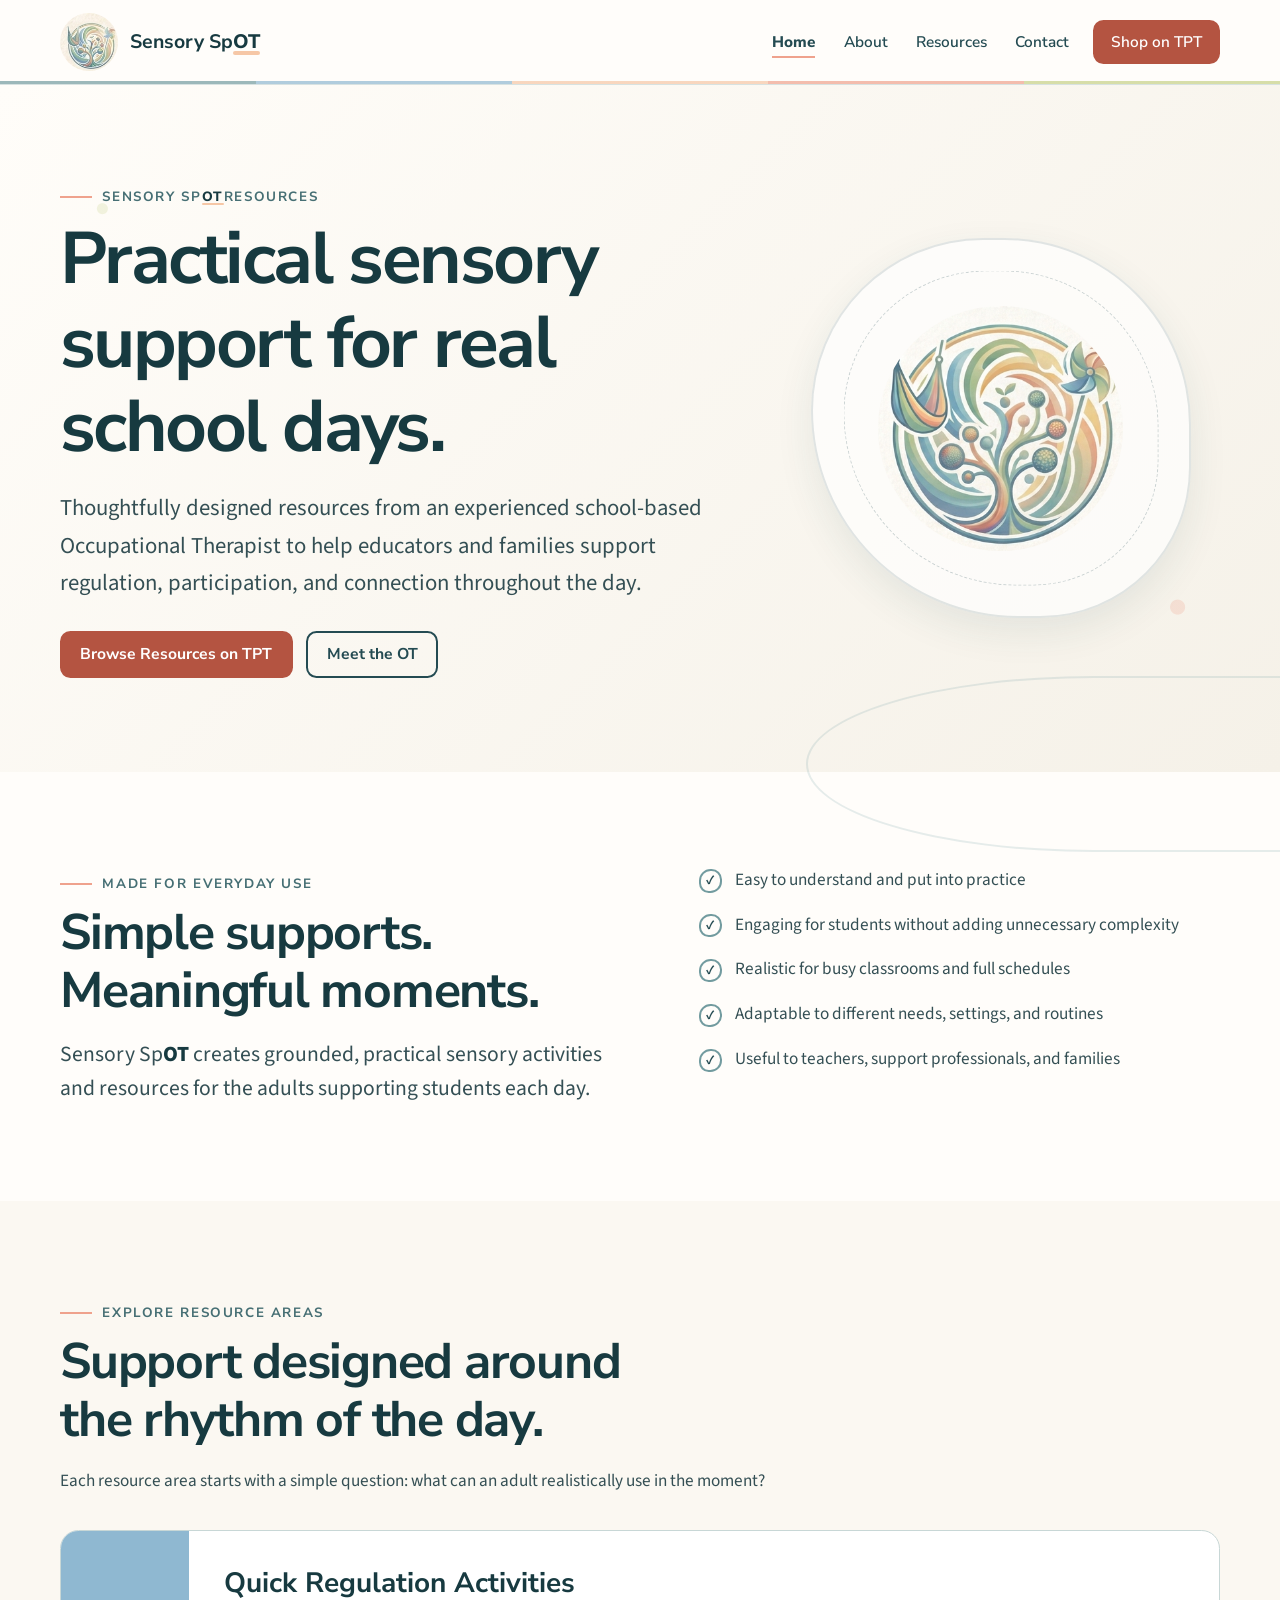
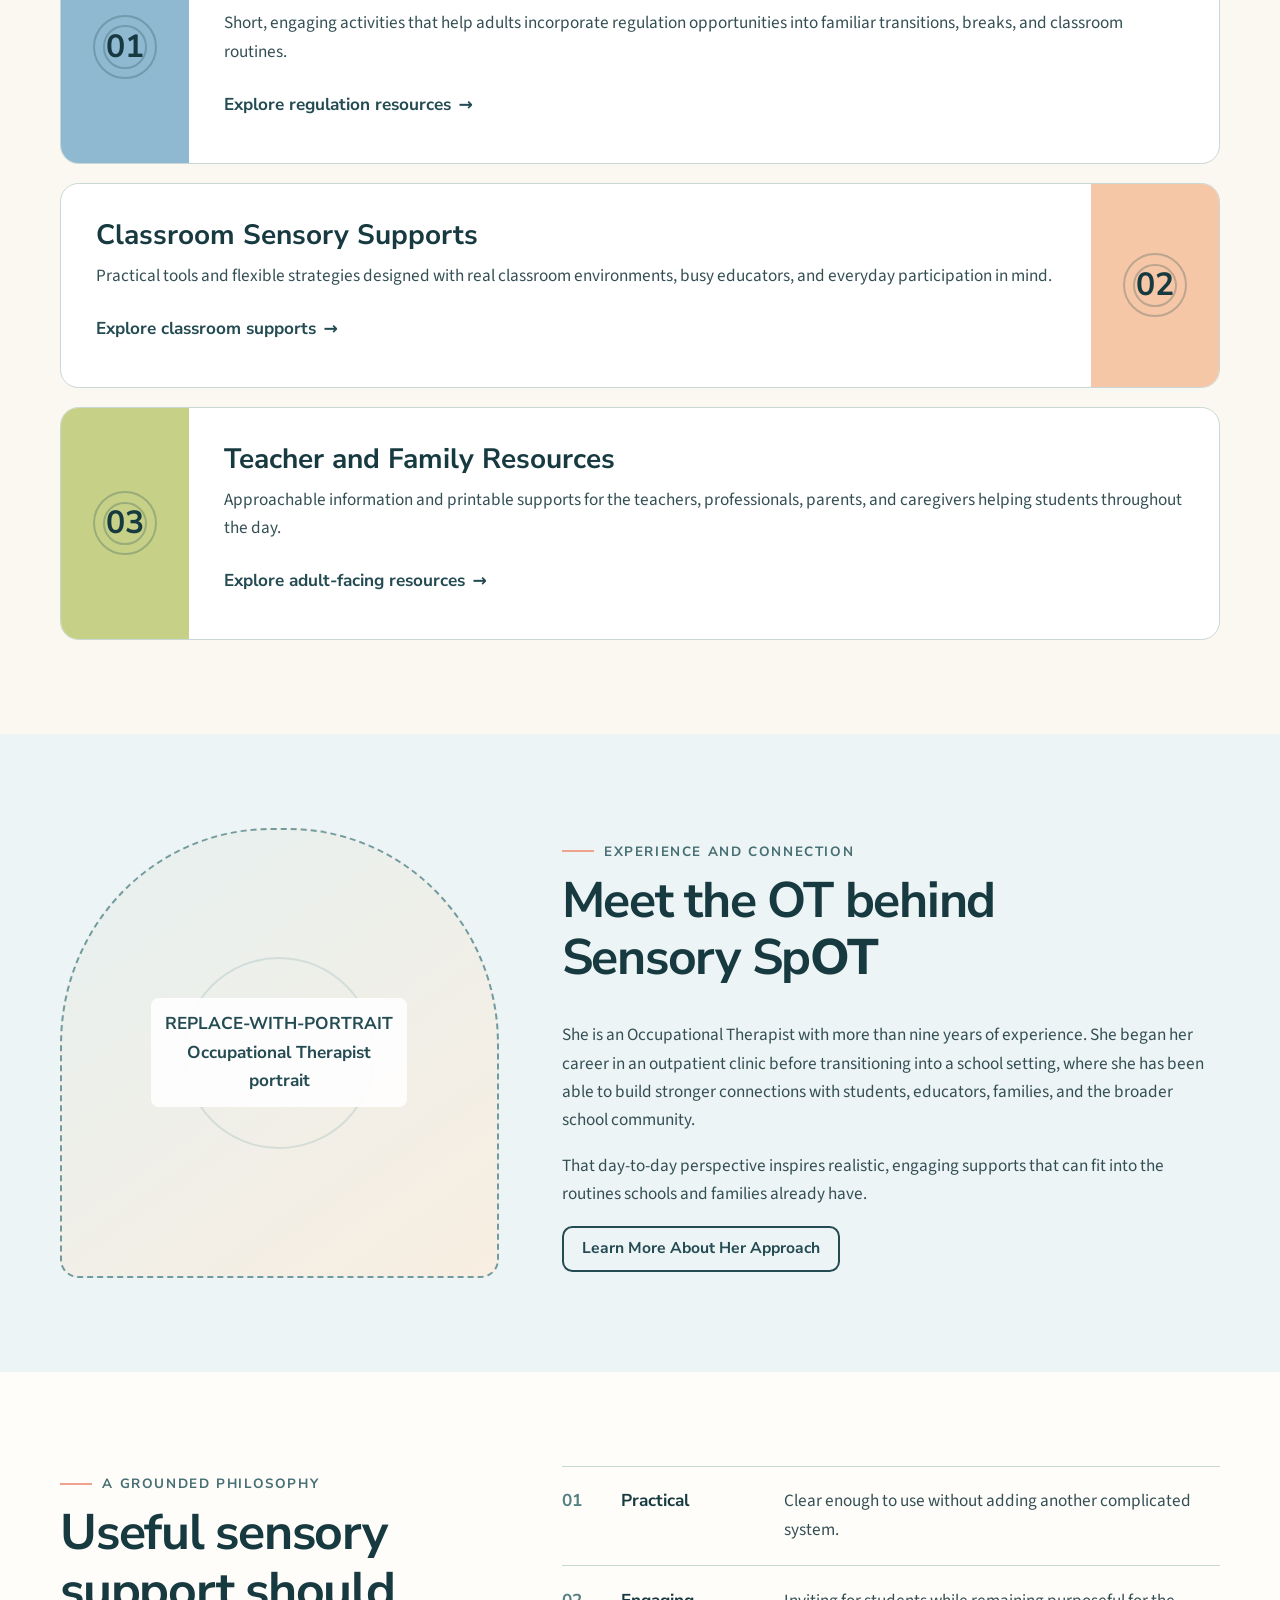
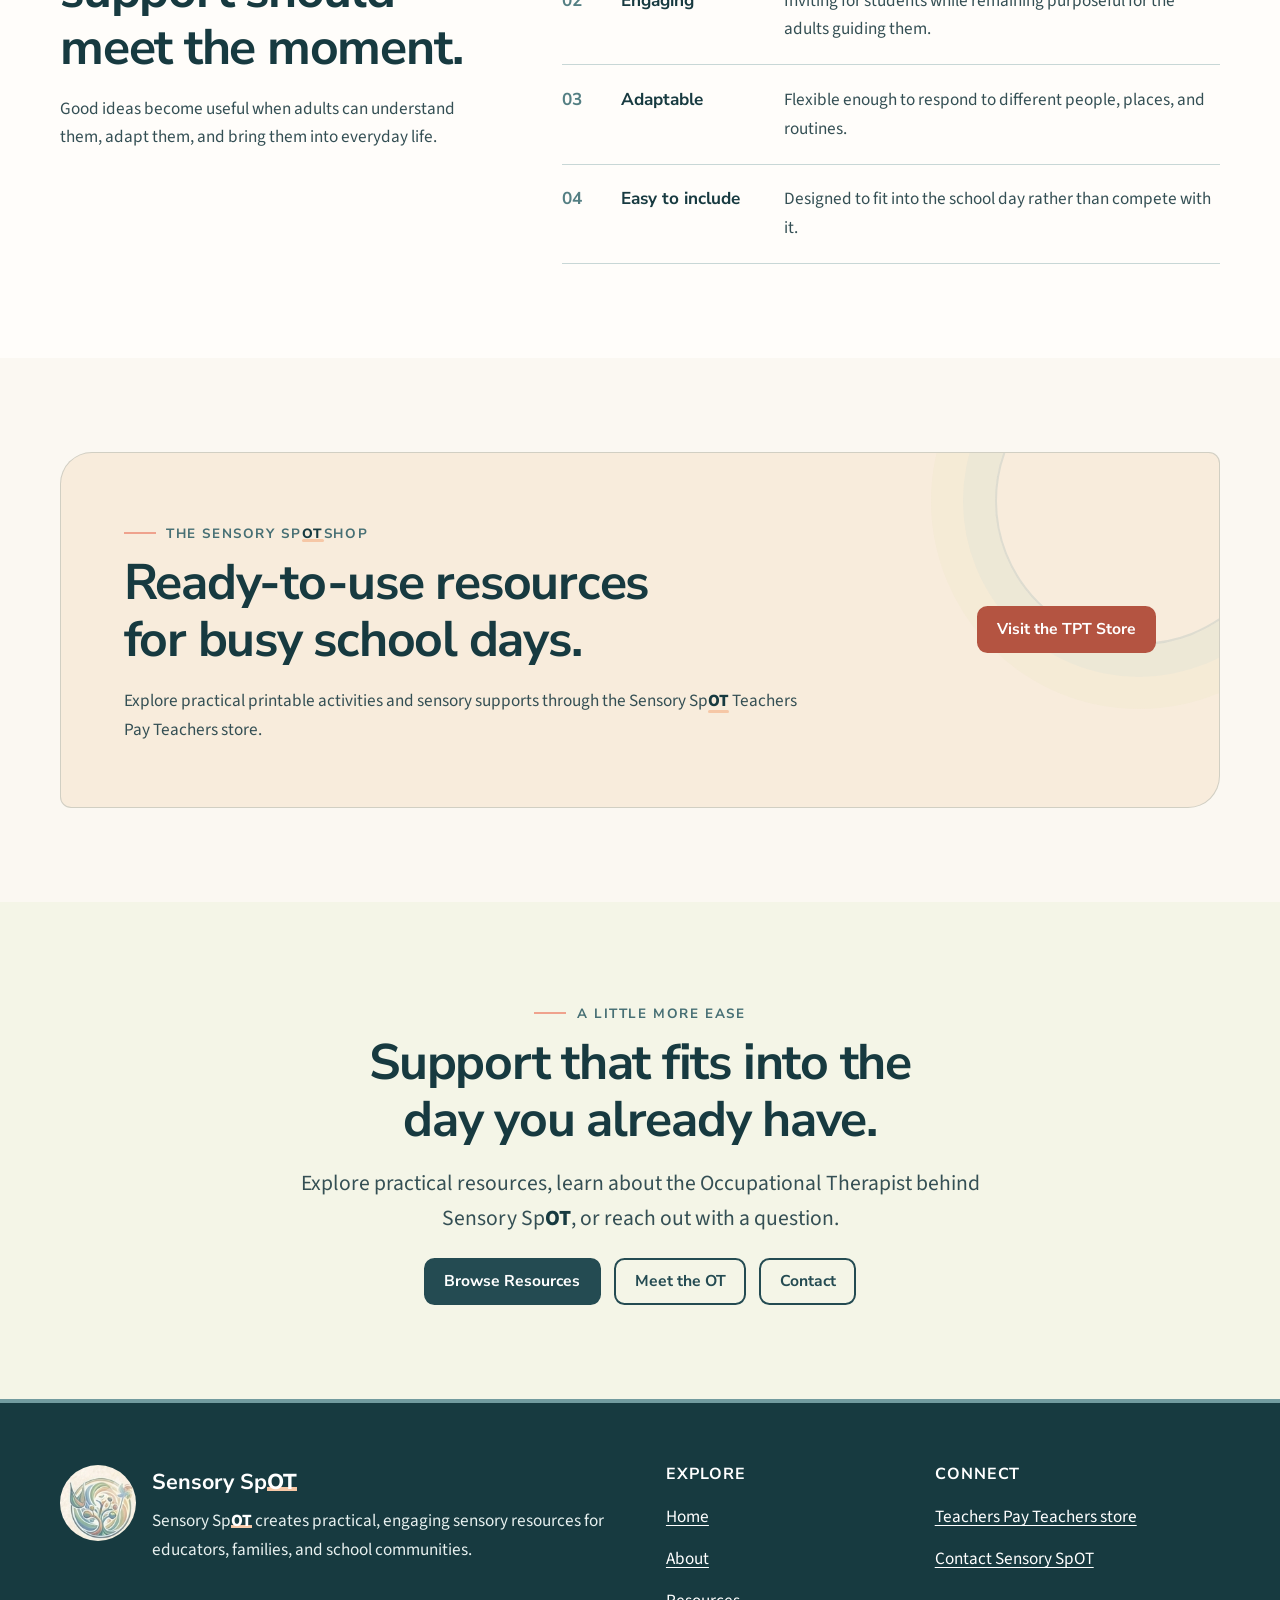
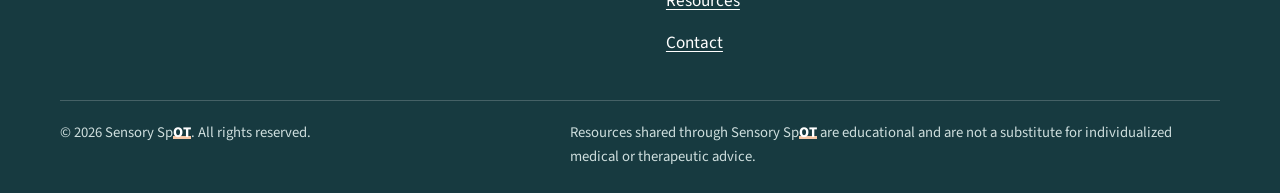
==== index.html @ 77f11b05 "Initial Sensory SpOT website" ====
<!doctype html>
<html lang="en">
<head>
  <meta charset="utf-8">
  <meta name="viewport" content="width=device-width, initial-scale=1">
  <title>Sensory SpOT | Practical Sensory Resources</title>
  <meta name="description" content="Sensory SpOT offers practical, engaging sensory resources from an experienced school-based Occupational Therapist for educators, families, and school communities.">
  <meta name="theme-color" content="#729B9F">
  <link rel="canonical" href="https://www.sensoryspotstudio.com/">
  <link rel="icon" href="assets/images/brand/favicon.ico" sizes="any">
  <link rel="icon" type="image/png" sizes="32x32" href="assets/images/brand/favicon-32x32.png">
  <link rel="icon" type="image/png" sizes="16x16" href="assets/images/brand/favicon-16x16.png">
  <link rel="apple-touch-icon" sizes="180x180" href="assets/images/brand/apple-touch-icon.png">
  <meta property="og:title" content="Sensory SpOT | Practical Sensory Resources">
  <meta property="og:description" content="Practical sensory support designed for real school days, everyday routines, and the adults who guide them.">
  <meta property="og:type" content="website">
  <meta property="og:url" content="https://www.sensoryspotstudio.com/">
  <meta property="og:image" content="https://www.sensoryspotstudio.com/assets/images/brand/social-share.png">
  <meta property="og:image:alt" content="Sensory SpOT - Practical sensory support for real school days.">
  <meta property="og:image:width" content="1200">
  <meta property="og:image:height" content="630">
  <meta name="twitter:card" content="summary_large_image">
  <meta name="twitter:title" content="Sensory SpOT | Practical Sensory Resources">
  <meta name="twitter:description" content="Practical sensory support designed for real school days and everyday routines.">
  <meta name="twitter:image" content="https://www.sensoryspotstudio.com/assets/images/brand/social-share.png">
  <meta name="twitter:image:alt" content="Sensory SpOT - Practical sensory support for real school days.">
  <link rel="preconnect" href="https://fonts.googleapis.com">
  <link rel="preconnect" href="https://fonts.gstatic.com" crossorigin>
  <link href="https://fonts.googleapis.com/css2?family=Nunito+Sans:wght@600;700;800&amp;family=Source+Sans+3:wght@400;600&amp;display=swap" rel="stylesheet">
  <link rel="stylesheet" href="assets/css/styles.css">
  <script>document.documentElement.classList.add('js');</script>
  <script type="application/ld+json">
  {
    "@context": "https://schema.org",
    "@type": "Organization",
    "name": "Sensory SpOT",
    "url": "https://www.sensoryspotstudio.com/",
    "logo": "https://www.sensoryspotstudio.com/assets/images/brand/brand-mark-large.png",
    "description": "Sensory SpOT creates practical, engaging sensory resources for educators, families, and school communities."
  }
  </script>
</head>
<body>
  <a class="skip-link" href="#main-content">Skip to main content</a>
  <header class="site-header">
    <div class="container header-inner">
      <a class="brand-link" href="index.html" aria-label="Sensory SpOT home">
        <img src="assets/images/brand/brand-mark.png" width="110" height="110" alt="">
        <span class="brand-link__text">Sensory Sp<span class="brand-ot">OT</span></span>
      </a>
      <button class="nav-toggle" type="button" aria-expanded="false" aria-controls="primary-navigation" aria-label="Open navigation menu" data-nav-toggle>
        <span class="nav-toggle__icon" aria-hidden="true"></span>
      </button>
      <nav class="site-nav" id="primary-navigation" aria-label="Primary navigation" data-nav>
        <ul>
          <li><a href="index.html" aria-current="page">Home</a></li>
          <li><a href="about.html">About</a></li>
          <li><a href="resources.html">Resources</a></li>
          <li><a href="contact.html">Contact</a></li>
          <li><a class="button button--coral" href="https://www.teacherspayteachers.com/store/sensory-spot-studio" target="_blank" rel="noopener noreferrer">Shop on TPT</a></li>
        </ul>
      </nav>
    </div>
  </header>

  <main id="main-content">
    <section class="hero">
      <div class="container hero-grid">
        <div class="hero-copy">
          <span class="eyebrow">Sensory Sp<span class="brand-ot">OT</span> resources</span>
          <h1>Practical sensory support for real school days.</h1>
          <p>Thoughtfully designed resources from an experienced school-based Occupational Therapist to help educators and families support regulation, participation, and connection throughout the day.</p>
          <div class="button-row">
            <a class="button button--coral" href="https://www.teacherspayteachers.com/store/sensory-spot-studio" target="_blank" rel="noopener noreferrer">Browse Resources on TPT</a>
            <a class="button button--secondary" href="about.html">Meet the OT</a>
          </div>
        </div>
        <div class="hero-art" aria-hidden="true">
          <img src="assets/images/brand/brand-mark-large.png" width="370" height="370" alt="">
        </div>
      </div>
    </section>

    <section class="section section--white" aria-labelledby="intro-heading">
      <div class="container intro-grid">
        <div>
          <span class="eyebrow">Made for everyday use</span>
          <h2 id="intro-heading">Simple supports. Meaningful moments.</h2>
          <p class="lead">Sensory Sp<span class="brand-ot">OT</span> creates grounded, practical sensory activities and resources for the adults supporting students each day.</p>
        </div>
        <ul class="check-list">
          <li>Easy to understand and put into practice</li>
          <li>Engaging for students without adding unnecessary complexity</li>
          <li>Realistic for busy classrooms and full schedules</li>
          <li>Adaptable to different needs, settings, and routines</li>
          <li>Useful to teachers, support professionals, and families</li>
        </ul>
      </div>
    </section>

    <section class="section" aria-labelledby="categories-heading">
      <div class="container">
        <div class="section-heading">
          <span class="eyebrow">Explore resource areas</span>
          <h2 id="categories-heading">Support designed around the rhythm of the day.</h2>
          <p>Each resource area starts with a simple question: what can an adult realistically use in the moment?</p>
        </div>
        <div class="category-list">
          <!-- Add a real category image and TPT category link here when available. -->
          <article class="category-item">
            <div class="category-motif" style="--accent: var(--soft-blue)" aria-hidden="true">01</div>
            <div class="category-copy">
              <h3>Quick Regulation Activities</h3>
              <p>Short, engaging activities that help adults incorporate regulation opportunities into familiar transitions, breaks, and classroom routines.</p>
              <a class="text-link" href="resources.html#regulation">Explore regulation resources</a>
            </div>
          </article>
          <!-- Add a real category image and TPT category link here when available. -->
          <article class="category-item">
            <div class="category-motif" style="--accent: var(--peach)" aria-hidden="true">02</div>
            <div class="category-copy">
              <h3>Classroom Sensory Supports</h3>
              <p>Practical tools and flexible strategies designed with real classroom environments, busy educators, and everyday participation in mind.</p>
              <a class="text-link" href="resources.html#classroom">Explore classroom supports</a>
            </div>
          </article>
          <!-- Add a real category image and TPT category link here when available. -->
          <article class="category-item">
            <div class="category-motif" style="--accent: var(--muted-green)" aria-hidden="true">03</div>
            <div class="category-copy">
              <h3>Teacher and Family Resources</h3>
              <p>Approachable information and printable supports for the teachers, professionals, parents, and caregivers helping students throughout the day.</p>
              <a class="text-link" href="resources.html#guidance">Explore adult-facing resources</a>
            </div>
          </article>
        </div>
      </div>
    </section>

    <section class="section section--blue" aria-labelledby="about-preview-heading">
      <div class="container about-preview">
        <div class="about-preview__heading">
          <span class="eyebrow">Experience and connection</span>
          <h2 id="about-preview-heading">Meet the OT behind Sensory Sp<span class="brand-ot">OT</span></h2>
        </div>
        <!-- Replace this block with a portrait image. Recommended source size: 1200 x 1500 pixels. -->
        <div class="portrait-placeholder" role="img" aria-label="Portrait placeholder for the Occupational Therapist behind Sensory SpOT">
          <span>REPLACE-WITH-PORTRAIT<br>Occupational Therapist portrait</span>
        </div>
        <div class="about-preview__body">
          <p>She is an Occupational Therapist with more than nine years of experience. She began her career in an outpatient clinic before transitioning into a school setting, where she has been able to build stronger connections with students, educators, families, and the broader school community.</p>
          <p>That day-to-day perspective inspires realistic, engaging supports that can fit into the routines schools and families already have.</p>
          <a class="button button--secondary" href="about.html">Learn More About Her Approach</a>
        </div>
      </div>
    </section>

    <section class="section section--white" aria-labelledby="philosophy-heading">
      <div class="container principles">
        <div>
          <span class="eyebrow">A grounded philosophy</span>
          <h2 id="philosophy-heading">Useful sensory support should meet the moment.</h2>
          <p>Good ideas become useful when adults can understand them, adapt them, and bring them into everyday life.</p>
        </div>
        <ol class="principle-list">
          <li><strong>Practical</strong><span>Clear enough to use without adding another complicated system.</span></li>
          <li><strong>Engaging</strong><span>Inviting for students while remaining purposeful for the adults guiding them.</span></li>
          <li><strong>Adaptable</strong><span>Flexible enough to respond to different people, places, and routines.</span></li>
          <li><strong>Easy to include</strong><span>Designed to fit into the school day rather than compete with it.</span></li>
        </ol>
      </div>
    </section>

    <section class="section" aria-labelledby="tpt-heading">
      <div class="container tpt-promo">
        <div class="tpt-promo__inner">
          <div>
            <span class="eyebrow">The Sensory Sp<span class="brand-ot">OT</span> shop</span>
            <h2 id="tpt-heading">Ready-to-use resources for busy school days.</h2>
            <p>Explore practical printable activities and sensory supports through the Sensory Sp<span class="brand-ot">OT</span> Teachers Pay Teachers store.</p>
          </div>
          <a class="button button--coral" href="https://www.teacherspayteachers.com/store/sensory-spot-studio" target="_blank" rel="noopener noreferrer">Visit the TPT Store</a>
        </div>
      </div>
    </section>

    <section class="section section--green closing-cta" aria-labelledby="closing-heading">
      <div class="container reading-width">
        <span class="eyebrow">A little more ease</span>
        <h2 id="closing-heading">Support that fits into the day you already have.</h2>
        <p class="lead">Explore practical resources, learn about the Occupational Therapist behind Sensory Sp<span class="brand-ot">OT</span>, or reach out with a question.</p>
        <div class="button-row">
          <a class="button" href="resources.html">Browse Resources</a>
          <a class="button button--secondary" href="about.html">Meet the OT</a>
          <a class="button button--secondary" href="contact.html">Contact</a>
        </div>
      </div>
    </section>
  </main>

  <footer class="site-footer">
    <div class="container">
      <div class="footer-grid">
        <div class="footer-brand">
          <img src="assets/images/brand/brand-mark.png" width="110" height="110" loading="lazy" alt="Sensory SpOT organic botanical brand mark">
          <div><strong>Sensory Sp<span class="brand-ot">OT</span></strong><p>Sensory Sp<span class="brand-ot">OT</span> creates practical, engaging sensory resources for educators, families, and school communities.</p></div>
        </div>
        <nav aria-label="Footer navigation">
          <h2>Explore</h2>
          <ul class="footer-links">
            <li><a href="index.html">Home</a></li><li><a href="about.html">About</a></li><li><a href="resources.html">Resources</a></li><li><a href="contact.html">Contact</a></li>
          </ul>
        </nav>
        <div>
          <h2>Connect</h2>
          <ul class="footer-links">
            <li><a href="https://www.teacherspayteachers.com/store/sensory-spot-studio" target="_blank" rel="noopener noreferrer">Teachers Pay Teachers store</a></li>
            <li><a href="contact.html">Contact Sensory SpOT</a></li>
          </ul>
        </div>
      </div>
      <div class="footer-bottom">
        <p>&copy; <span data-current-year>2026</span> Sensory Sp<span class="brand-ot">OT</span>. All rights reserved.</p>
        <p class="footer-disclaimer">Resources shared through Sensory Sp<span class="brand-ot">OT</span> are educational and are not a substitute for individualized medical or therapeutic advice.</p>
      </div>
    </div>
  </footer>
  <script src="assets/js/main.js" defer></script>
</body>
</html>
---- assets/css/styles.css ----
:root {
  --muted-teal: #729b9f;
  --soft-blue: #8fb8d1;
  --peach: #f6c7a6;
  --coral: #efa28d;
  --muted-green: #c6d187;
  --cream: #fbf8f2;
  --warm-white: #fffdfa;
  --surface: #ffffff;
  --ink: #244b52;
  --ink-strong: #173a40;
  --text: #344f54;
  --muted: #60767a;
  --border: #c8d7d6;
  --focus: #b84f3c;
  --shadow: 0 14px 38px rgba(36, 75, 82, 0.09);
  --radius-sm: 0.7rem;
  --radius-md: 1.15rem;
  --radius-lg: 2rem;
  --content: 1160px;
  --reading: 690px;
  --space-1: clamp(0.75rem, 0.67rem + 0.4vw, 1rem);
  --space-2: clamp(1rem, 0.83rem + 0.8vw, 1.5rem);
  --space-3: clamp(1.5rem, 1.25rem + 1.2vw, 2.25rem);
  --space-4: clamp(2.25rem, 1.67rem + 2.8vw, 4rem);
  --space-5: clamp(3.5rem, 2.67rem + 4vw, 6rem);
  --font-heading: "Nunito Sans", ui-rounded, "Avenir Next", system-ui, sans-serif;
  --font-body: "Source Sans 3", "Segoe UI", system-ui, sans-serif;
}

*,
*::before,
*::after {
  box-sizing: border-box;
}

html {
  overflow-x: hidden;
  scroll-behavior: smooth;
  scroll-padding-top: 7rem;
}

body {
  margin: 0;
  overflow-x: hidden;
  background: var(--cream);
  color: var(--text);
  font-family: var(--font-body);
  font-size: 1.075rem;
  line-height: 1.65;
  text-rendering: optimizeLegibility;
}

img,
svg {
  display: block;
  max-width: 100%;
}

img {
  height: auto;
}

a {
  color: var(--ink);
  text-underline-offset: 0.2em;
  text-decoration-thickness: 0.08em;
}

a:hover {
  color: var(--ink-strong);
}

button,
input,
textarea,
select {
  font: inherit;
}

h1,
h2,
h3,
h4,
p,
ul,
ol,
blockquote {
  margin-top: 0;
}

h1,
h2,
h3,
h4 {
  color: var(--ink-strong);
  font-family: var(--font-heading);
  font-weight: 700;
  line-height: 1.15;
  text-wrap: balance;
}

h1 {
  margin-bottom: 1.25rem;
  font-size: clamp(2.65rem, 2rem + 3.2vw, 5rem);
  letter-spacing: -0.035em;
}

h2 {
  margin-bottom: 1.1rem;
  font-size: clamp(2rem, 1.6rem + 1.9vw, 3.15rem);
  letter-spacing: -0.025em;
}

h3 {
  margin-bottom: 0.65rem;
  font-size: clamp(1.35rem, 1.2rem + 0.7vw, 1.75rem);
}

p:last-child,
ul:last-child,
ol:last-child {
  margin-bottom: 0;
}

:focus-visible {
  outline: 3px solid var(--focus);
  outline-offset: 4px;
}

.skip-link {
  position: fixed;
  z-index: 1000;
  top: 0.6rem;
  left: 0.6rem;
  padding: 0.7rem 1rem;
  transform: translateY(-160%);
  border-radius: 0.4rem;
  background: var(--ink-strong);
  color: #fff;
  font-weight: 600;
}

.skip-link:focus {
  transform: translateY(0);
}

.container {
  width: min(calc(100% - 2rem), var(--content));
  margin-inline: auto;
}

.reading-width {
  max-width: var(--reading);
}

.eyebrow {
  display: inline-flex;
  max-width: 100%;
  align-items: center;
  margin-bottom: 0.8rem;
  color: #466f74;
  font-family: var(--font-heading);
  font-size: 0.84rem;
  font-weight: 700;
  letter-spacing: 0.12em;
  line-height: 1.3;
  text-transform: uppercase;
}

.eyebrow::before {
  width: 2rem;
  height: 2px;
  flex: 0 0 auto;
  margin-right: 0.65rem;
  background: var(--coral);
  content: "";
}

.lead {
  max-width: 720px;
  color: var(--text);
  font-size: clamp(1.15rem, 1.08rem + 0.35vw, 1.35rem);
  line-height: 1.6;
}

.brand-ot {
  position: relative;
  color: var(--ink-strong);
  font-weight: 800;
}

.brand-ot::after {
  position: absolute;
  right: 0;
  bottom: 0.04em;
  left: 0;
  height: 0.18em;
  z-index: -1;
  border-radius: 1em;
  background: var(--peach);
  content: "";
}

.button-row {
  display: flex;
  flex-wrap: wrap;
  gap: 0.85rem;
  align-items: center;
}

.button {
  display: inline-flex;
  min-height: 46px;
  align-items: center;
  justify-content: center;
  padding: 0.72rem 1.15rem;
  border: 2px solid var(--ink);
  border-radius: 0.65rem;
  background: var(--ink);
  color: #fff;
  font-family: var(--font-heading);
  font-size: 0.98rem;
  font-weight: 700;
  line-height: 1.25;
  text-align: center;
  text-decoration: none;
  white-space: normal;
  transition: transform 160ms ease, background-color 160ms ease, border-color 160ms ease;
}

.button:hover {
  transform: translateY(-2px);
  border-color: var(--ink-strong);
  background: var(--ink-strong);
  color: #fff;
}

.button--secondary {
  border-color: var(--ink);
  background: transparent;
  color: var(--ink);
}

.button--secondary:hover {
  background: #e9f1f0;
  color: var(--ink-strong);
}

.button--coral {
  border-color: #b45441;
  background: #b45441;
}

.button--coral:hover {
  border-color: #964230;
  background: #964230;
}

.text-link {
  display: inline-flex;
  min-height: 44px;
  align-items: center;
  gap: 0.45rem;
  color: var(--ink);
  font-family: var(--font-heading);
  font-weight: 700;
  text-decoration: none;
}

.text-link::after {
  content: "\2192";
  transition: transform 160ms ease;
}

.text-link:hover::after {
  transform: translateX(0.25rem);
}

/* Header */
.site-header {
  position: sticky;
  top: 0;
  z-index: 100;
  border-bottom: 1px solid rgba(114, 155, 159, 0.28);
  background: rgba(255, 253, 250, 0.97);
}

.site-header::before {
  position: absolute;
  inset: auto 0 0;
  height: 3px;
  background: linear-gradient(90deg, var(--muted-teal) 0 20%, var(--soft-blue) 20% 40%, var(--peach) 40% 60%, var(--coral) 60% 80%, var(--muted-green) 80%);
  content: "";
  opacity: 0.7;
}

.header-inner {
  display: flex;
  min-height: 84px;
  align-items: center;
  justify-content: space-between;
  gap: 1.5rem;
}

.brand-link {
  display: inline-flex;
  min-width: max-content;
  align-items: center;
  gap: 0.75rem;
  color: var(--ink-strong);
  font-family: var(--font-heading);
  font-size: 1.22rem;
  font-weight: 700;
  line-height: 1.1;
  text-decoration: none;
}

.brand-link img {
  width: 58px;
  height: 58px;
  border-radius: 50%;
}

.nav-toggle {
  display: none;
  min-width: 46px;
  min-height: 46px;
  align-items: center;
  justify-content: center;
  padding: 0.55rem;
  border: 2px solid var(--ink);
  border-radius: 0.55rem;
  background: transparent;
  color: var(--ink);
  cursor: pointer;
}

.nav-toggle__icon,
.nav-toggle__icon::before,
.nav-toggle__icon::after {
  display: block;
  width: 22px;
  height: 2px;
  border-radius: 2px;
  background: currentColor;
}

.nav-toggle__icon {
  position: relative;
}

.nav-toggle__icon::before,
.nav-toggle__icon::after {
  position: absolute;
  left: 0;
  content: "";
}

.nav-toggle__icon::before { top: -7px; }
.nav-toggle__icon::after { top: 7px; }

.site-nav,
.site-nav ul {
  display: flex;
  align-items: center;
}

.site-nav ul {
  gap: clamp(0.25rem, 0.1rem + 0.7vw, 0.85rem);
  margin: 0;
  padding: 0;
  list-style: none;
}

.site-nav a {
  display: inline-flex;
  position: relative;
  min-height: 44px;
  align-items: center;
  padding: 0.45rem 0.55rem;
  color: var(--ink);
  font-family: var(--font-heading);
  font-size: 0.96rem;
  font-weight: 600;
  text-decoration: none;
}

.site-nav a:not(.button)::after {
  position: absolute;
  right: 0.55rem;
  bottom: 0.35rem;
  left: 0.55rem;
  height: 2px;
  transform: scaleX(0);
  transform-origin: left;
  background: var(--coral);
  content: "";
  transition: transform 160ms ease;
}

.site-nav a:hover::after,
.site-nav a[aria-current="page"]::after {
  transform: scaleX(1);
}

.site-nav a[aria-current="page"] {
  font-weight: 800;
}

.site-nav .button {
  margin-left: 0.3rem;
  padding-inline: 1rem;
  color: #fff;
}

/* Hero and page headings */
.hero {
  position: relative;
  isolation: isolate;
  padding-block: var(--space-5);
  background:
    radial-gradient(circle at 8% 18%, rgba(198, 209, 135, 0.23) 0 5px, transparent 6px),
    radial-gradient(circle at 92% 76%, rgba(239, 162, 141, 0.25) 0 7px, transparent 8px),
    linear-gradient(135deg, #fffdf9, #f5f1e8);
}

.hero::after {
  position: absolute;
  right: -8%;
  bottom: -5rem;
  width: 45%;
  height: 11rem;
  z-index: -1;
  border: 2px solid rgba(114, 155, 159, 0.18);
  border-radius: 50% 0 0 50%;
  content: "";
}

.hero-grid {
  display: grid;
  align-items: center;
  gap: var(--space-4);
  grid-template-columns: minmax(0, 1.2fr) minmax(260px, 0.8fr);
}

.hero-copy p {
  max-width: 680px;
  margin-bottom: 1.8rem;
  font-size: clamp(1.16rem, 1.06rem + 0.45vw, 1.42rem);
}

.hero-art {
  display: grid;
  min-height: 390px;
  place-items: center;
  position: relative;
}

.hero-art::before,
.hero-art::after {
  position: absolute;
  top: 50%;
  left: 50%;
  transform: translate(-50%, -50%);
  border-radius: 48% 52% 42% 58%;
  content: "";
}

.hero-art::before {
  width: min(100%, 380px);
  aspect-ratio: 1;
  border: 2px solid rgba(36, 75, 82, 0.13);
  background: rgba(255, 255, 255, 0.66);
  box-shadow: var(--shadow);
}

.hero-art::after {
  width: min(82%, 315px);
  aspect-ratio: 1;
  border: 1px dashed rgba(36, 75, 82, 0.23);
}

.hero-art img {
  width: 245px;
  height: 245px;
  z-index: 1;
  border-radius: 50%;
  object-fit: cover;
}

.page-hero {
  position: relative;
  overflow: hidden;
  padding-block: var(--space-5) var(--space-4);
  background: linear-gradient(110deg, rgba(143, 184, 209, 0.18), rgba(246, 199, 166, 0.16));
}

.page-hero::after {
  position: absolute;
  right: -4rem;
  bottom: -7rem;
  width: 20rem;
  height: 14rem;
  border: 2px solid rgba(114, 155, 159, 0.18);
  border-radius: 50%;
  content: "";
}

.page-hero h1 {
  max-width: 850px;
  font-size: clamp(2.5rem, 1.9rem + 2.8vw, 4.4rem);
}

/* Sections */
.section {
  padding-block: var(--space-5);
}

.section--white { background: var(--warm-white); }
.section--blue { background: #edf4f5; }
.section--peach { background: #fff2e8; }
.section--green { background: #f4f5e7; }

.section-heading {
  max-width: 760px;
  margin-bottom: var(--space-3);
}

.intro-grid {
  display: grid;
  align-items: start;
  gap: var(--space-4);
  grid-template-columns: minmax(0, 1.05fr) minmax(280px, 0.95fr);
}

.check-list {
  display: grid;
  margin: 0;
  padding: 0;
  gap: 0.8rem;
  list-style: none;
}

.check-list li {
  position: relative;
  min-height: 2rem;
  padding-left: 2.25rem;
}

.check-list li::before {
  position: absolute;
  top: 0.22rem;
  left: 0;
  width: 1.45rem;
  height: 1.45rem;
  border: 2px solid var(--muted-teal);
  border-radius: 50% 45% 50% 42%;
  color: var(--ink);
  content: "\2713";
  font-size: 0.8rem;
  font-weight: 700;
  line-height: 1.2rem;
  text-align: center;
}

.category-list {
  display: grid;
  gap: 1.2rem;
}

.category-item {
  display: grid;
  min-height: 190px;
  overflow: hidden;
  border: 1px solid var(--border);
  border-radius: var(--radius-md);
  background: var(--surface);
  grid-template-columns: 8rem minmax(0, 1fr);
}

.category-item:nth-child(even) {
  grid-template-columns: minmax(0, 1fr) 8rem;
}

.category-item:nth-child(even) .category-motif {
  order: 2;
}

.category-motif {
  display: grid;
  position: relative;
  place-items: center;
  background: var(--accent, var(--soft-blue));
  color: var(--ink-strong);
  font-family: var(--font-heading);
  font-size: 2rem;
  font-weight: 700;
}

.category-motif::before,
.category-motif::after {
  position: absolute;
  border: 2px solid rgba(36, 75, 82, 0.28);
  border-radius: 50%;
  content: "";
}

.category-motif::before { width: 4rem; height: 4rem; }
.category-motif::after { width: 2.7rem; height: 2.7rem; }

.category-copy {
  align-self: center;
  padding: var(--space-3);
}

.about-preview {
  display: grid;
  align-items: center;
  column-gap: var(--space-4);
  row-gap: 1rem;
  grid-template-columns: minmax(280px, 0.8fr) minmax(0, 1.2fr);
  grid-template-areas:
    "portrait heading"
    "portrait body";
}

.about-preview__heading {
  grid-area: heading;
  align-self: end;
}

.about-preview .portrait-placeholder {
  grid-area: portrait;
}

.about-preview__body {
  grid-area: body;
  align-self: start;
}

.about-layout {
  display: grid;
  align-items: center;
  gap: var(--space-4);
  grid-template-columns: minmax(280px, 0.8fr) minmax(0, 1.2fr);
}

.portrait-placeholder {
  display: grid;
  min-height: 450px;
  padding: 2rem;
  place-items: center;
  position: relative;
  overflow: hidden;
  border: 2px dashed var(--muted-teal);
  border-radius: 48% 48% var(--radius-md) var(--radius-md);
  background: linear-gradient(145deg, #e6f0f0, #f8eee1);
  color: var(--ink);
  text-align: center;
}

.portrait-placeholder::before {
  position: absolute;
  width: 12rem;
  height: 12rem;
  border: 2px solid rgba(114, 155, 159, 0.22);
  border-radius: 50%;
  content: "";
}

.portrait-placeholder span {
  z-index: 1;
  max-width: 16rem;
  padding: 0.75rem;
  border-radius: 0.5rem;
  background: rgba(255, 255, 255, 0.9);
  font-family: var(--font-heading);
  font-weight: 700;
}

.principles {
  display: grid;
  grid-template-columns: minmax(0, 0.8fr) minmax(0, 1.2fr);
  gap: var(--space-4);
}

.principle-list {
  margin: 0;
  padding: 0;
  border-top: 1px solid var(--border);
  counter-reset: principle;
  list-style: none;
}

.principle-list li {
  display: grid;
  padding-block: 1.3rem;
  border-bottom: 1px solid var(--border);
  counter-increment: principle;
  gap: 0.35rem 1.2rem;
  grid-template-columns: 2.5rem 9rem minmax(0, 1fr);
}

.principle-list li::before {
  color: #547f83;
  content: "0" counter(principle);
  font-family: var(--font-heading);
  font-weight: 700;
}

.principle-list strong {
  color: var(--ink-strong);
  font-family: var(--font-heading);
}

.tpt-promo {
  position: relative;
  overflow: hidden;
  padding: var(--space-4);
  border: 1px solid rgba(36, 75, 82, 0.18);
  border-radius: var(--radius-lg) var(--radius-sm) var(--radius-lg) var(--radius-sm);
  background: #f8ecdc;
}

.tpt-promo::after {
  position: absolute;
  top: -6rem;
  right: -4rem;
  width: 18rem;
  height: 18rem;
  border: 2px solid rgba(114, 155, 159, 0.2);
  border-radius: 50%;
  box-shadow: 0 0 0 2rem rgba(143, 184, 209, 0.08), 0 0 0 4rem rgba(198, 209, 135, 0.08);
  content: "";
}

.tpt-promo__inner {
  display: grid;
  position: relative;
  z-index: 1;
  align-items: center;
  gap: var(--space-3);
  grid-template-columns: minmax(0, 1fr) auto;
}

.tpt-promo__inner p {
  max-width: 700px;
}

.closing-cta {
  text-align: center;
}

.closing-cta .button-row {
  justify-content: center;
}

/* About */
.journey {
  display: grid;
  gap: 1rem;
}

.journey-step {
  display: grid;
  padding: var(--space-3);
  border-left: 4px solid var(--accent, var(--muted-teal));
  background: var(--surface);
  box-shadow: 0 8px 22px rgba(36, 75, 82, 0.05);
  gap: 0.5rem 2rem;
  grid-template-columns: minmax(160px, 0.35fr) minmax(0, 1fr);
}

.journey-step h3 { margin: 0; }

.approach-grid {
  display: grid;
  gap: var(--space-3);
  grid-template-columns: repeat(2, minmax(0, 1fr));
}

.approach-note {
  padding-top: 1rem;
  border-top: 4px solid var(--accent, var(--muted-teal));
}

/* Resources */
.resource-types {
  display: grid;
  gap: 0;
  border-top: 1px solid var(--border);
}

.resource-type {
  display: grid;
  padding-block: 1.5rem;
  border-bottom: 1px solid var(--border);
  gap: 1rem 2rem;
  grid-template-columns: minmax(190px, 0.4fr) minmax(0, 1fr);
}

.resource-type h3 { margin: 0; }

.resource-grid {
  display: grid;
  gap: 1.25rem;
  grid-template-columns: repeat(3, minmax(0, 1fr));
}

.resource-card {
  display: flex;
  min-width: 0;
  overflow: hidden;
  flex-direction: column;
  border: 1px solid var(--border);
  border-radius: var(--radius-md);
  background: var(--surface);
}

.resource-card__image {
  display: grid;
  min-height: 220px;
  place-items: center;
  border-bottom: 1px solid var(--border);
  background:
    linear-gradient(45deg, rgba(143, 184, 209, 0.13) 25%, transparent 25%),
    linear-gradient(-45deg, rgba(143, 184, 209, 0.13) 25%, transparent 25%),
    #f8f5ed;
  background-size: 36px 36px;
  color: var(--ink);
  font-family: var(--font-heading);
  font-weight: 700;
  text-align: center;
}

.resource-card__image span {
  padding: 0.65rem 0.8rem;
  border: 2px dashed var(--muted-teal);
  border-radius: 0.55rem;
  background: var(--warm-white);
}

.resource-card__body {
  display: flex;
  flex: 1;
  flex-direction: column;
  padding: 1.35rem;
}

.placeholder-label {
  align-self: flex-start;
  margin-bottom: 0.85rem;
  padding: 0.24rem 0.55rem;
  border: 1px solid #ad513f;
  border-radius: 0.35rem;
  color: #873b2e;
  font-family: var(--font-heading);
  font-size: 0.74rem;
  font-weight: 700;
  letter-spacing: 0.06em;
  line-height: 1.3;
  text-transform: uppercase;
}

.resource-meta {
  display: grid;
  margin: 0 0 1rem;
  padding: 0;
  gap: 0.45rem;
  list-style: none;
}

.resource-meta strong { color: var(--ink-strong); }
.resource-card .text-link { margin-top: auto; }

/* Contact and 404 */
.contact-layout {
  display: grid;
  align-items: start;
  gap: var(--space-4);
  grid-template-columns: minmax(0, 1fr) minmax(290px, 0.7fr);
}

.contact-panel {
  min-width: 0;
  padding: var(--space-3);
  border: 1px solid var(--border);
  border-radius: var(--radius-md);
  background: var(--surface);
  box-shadow: var(--shadow);
}

.contact-panel a {
  overflow-wrap: anywhere;
}

.contact-list {
  display: grid;
  margin: 0;
  padding: 0;
  gap: 1rem;
  list-style: none;
}

.error-page {
  display: grid;
  min-height: calc(100vh - 84px);
  padding-block: var(--space-5);
  place-items: center;
  text-align: center;
}

.error-page__inner {
  max-width: 690px;
}

.error-mark {
  width: 150px;
  height: 150px;
  margin: 0 auto 1.5rem;
  border-radius: 50%;
}

/* Footer */
.site-footer {
  padding-block: var(--space-4) 1.5rem;
  border-top: 4px solid var(--muted-teal);
  background: var(--ink-strong);
  color: #e7f0ef;
}

.footer-grid {
  display: grid;
  gap: var(--space-3);
  grid-template-columns: minmax(260px, 1.1fr) minmax(160px, 0.45fr) minmax(190px, 0.55fr);
}

.footer-brand {
  display: flex;
  min-width: 0;
  align-items: flex-start;
  gap: 1rem;
}

.footer-brand > div {
  min-width: 0;
}

.footer-brand img {
  width: 76px;
  height: 76px;
  border-radius: 50%;
}

.footer-brand strong {
  display: block;
  margin-bottom: 0.4rem;
  color: #fff;
  font-family: var(--font-heading);
  font-size: 1.35rem;
}

.site-footer h2 {
  margin-bottom: 0.8rem;
  color: #fff;
  font-size: 1rem;
  letter-spacing: 0.06em;
  text-transform: uppercase;
}

.site-footer a {
  color: #fff;
}

.site-footer .brand-ot {
  color: #fff;
  text-decoration: underline;
  text-decoration-color: var(--peach);
  text-decoration-thickness: 0.18em;
  text-underline-offset: -0.08em;
  text-decoration-skip-ink: none;
}

.site-footer .brand-ot::after {
  display: none;
}

.footer-links {
  margin: 0;
  padding: 0;
  list-style: none;
}

.footer-links a {
  display: inline-flex;
  min-height: 42px;
  align-items: center;
}

.footer-bottom {
  display: flex;
  margin-top: var(--space-3);
  padding-top: 1.25rem;
  border-top: 1px solid rgba(255, 255, 255, 0.2);
  justify-content: space-between;
  gap: 1rem;
  color: #cededd;
  font-size: 0.92rem;
}

.footer-disclaimer {
  max-width: 650px;
}

@media (max-width: 900px) {
  .header-inner { min-height: 76px; }
  html:not(.js) .header-inner { flex-wrap: wrap; }
  html:not(.js) .site-nav {
    width: 100%;
    padding-bottom: 0.65rem;
  }
  .js .nav-toggle { display: inline-flex; }
  .js .site-nav {
    display: none;
    position: absolute;
    top: 100%;
    right: 1rem;
    left: 1rem;
    padding: 0.75rem;
    border: 1px solid var(--border);
    border-radius: 0 0 var(--radius-md) var(--radius-md);
    background: var(--warm-white);
    box-shadow: var(--shadow);
  }
  .js .site-nav.is-open { display: block; }
  .site-nav ul {
    align-items: stretch;
    flex-direction: column;
    gap: 0.2rem;
  }
  .site-nav a { width: 100%; padding: 0.65rem 0.8rem; }
  .site-nav a:not(.button)::after { right: 0.8rem; left: 0.8rem; }
  .site-nav .button { margin: 0.35rem 0 0; }
  .hero-grid,
  .intro-grid,
  .about-layout,
  .principles,
  .contact-layout {
    grid-template-columns: 1fr;
  }
  .about-preview {
    grid-template-columns: 1fr;
    grid-template-areas:
      "heading"
      "portrait"
      "body";
    row-gap: 1.25rem;
  }
  .hero-art { min-height: 340px; }
  .portrait-placeholder { min-height: 390px; }
  .principle-list li { grid-template-columns: 2.5rem 8rem minmax(0, 1fr); }
  .resource-grid { grid-template-columns: repeat(2, minmax(0, 1fr)); }
}

@media (max-width: 680px) {
  body { font-size: 1rem; }
  .container { width: min(calc(100% - 1.35rem), var(--content)); }
  .site-header--simple .header-inner {
    flex-wrap: wrap;
    padding-block: 0.45rem;
  }
  .brand-link img { width: 50px; height: 50px; }
  .brand-link { font-size: 1.08rem; gap: 0.55rem; }
  .header-inner { gap: 0.75rem; }
  .hero { padding-top: var(--space-4); }
  .hero-grid { gap: 0; }
  .hero-art { display: none; }
  .button-row { align-items: stretch; flex-direction: column; }
  .button-row .button { width: 100%; }
  .category-item,
  .category-item:nth-child(even) { grid-template-columns: 1fr; }
  .category-item:nth-child(even) .category-motif { order: 0; }
  .category-motif { min-height: 7rem; }
  .principle-list li { grid-template-columns: 2.25rem minmax(0, 1fr); }
  .principle-list li span { grid-column: 2; }
  .tpt-promo { padding: var(--space-3); }
  .tpt-promo__inner { grid-template-columns: 1fr; }
  .journey-step,
  .resource-type { grid-template-columns: 1fr; }
  .approach-grid,
  .resource-grid { grid-template-columns: 1fr; }
  .footer-grid { grid-template-columns: 1fr; }
  .footer-bottom { flex-direction: column; }
}

@media (max-width: 360px) {
  .brand-link__text { max-width: 7.5rem; }
  h1 { font-size: 2.35rem; }
  .portrait-placeholder { min-height: 340px; }
}

@media (prefers-reduced-motion: reduce) {
  html { scroll-behavior: auto; }
  *,
  *::before,
  *::after {
    scroll-behavior: auto !important;
    transition-duration: 0.01ms !important;
    animation-duration: 0.01ms !important;
    animation-iteration-count: 1 !important;
  }
}

@media print {
  .site-header,
  .site-footer,
  .button-row { display: none; }
  body { background: #fff; color: #000; }
  .section,
  .page-hero { padding-block: 2rem; }
}
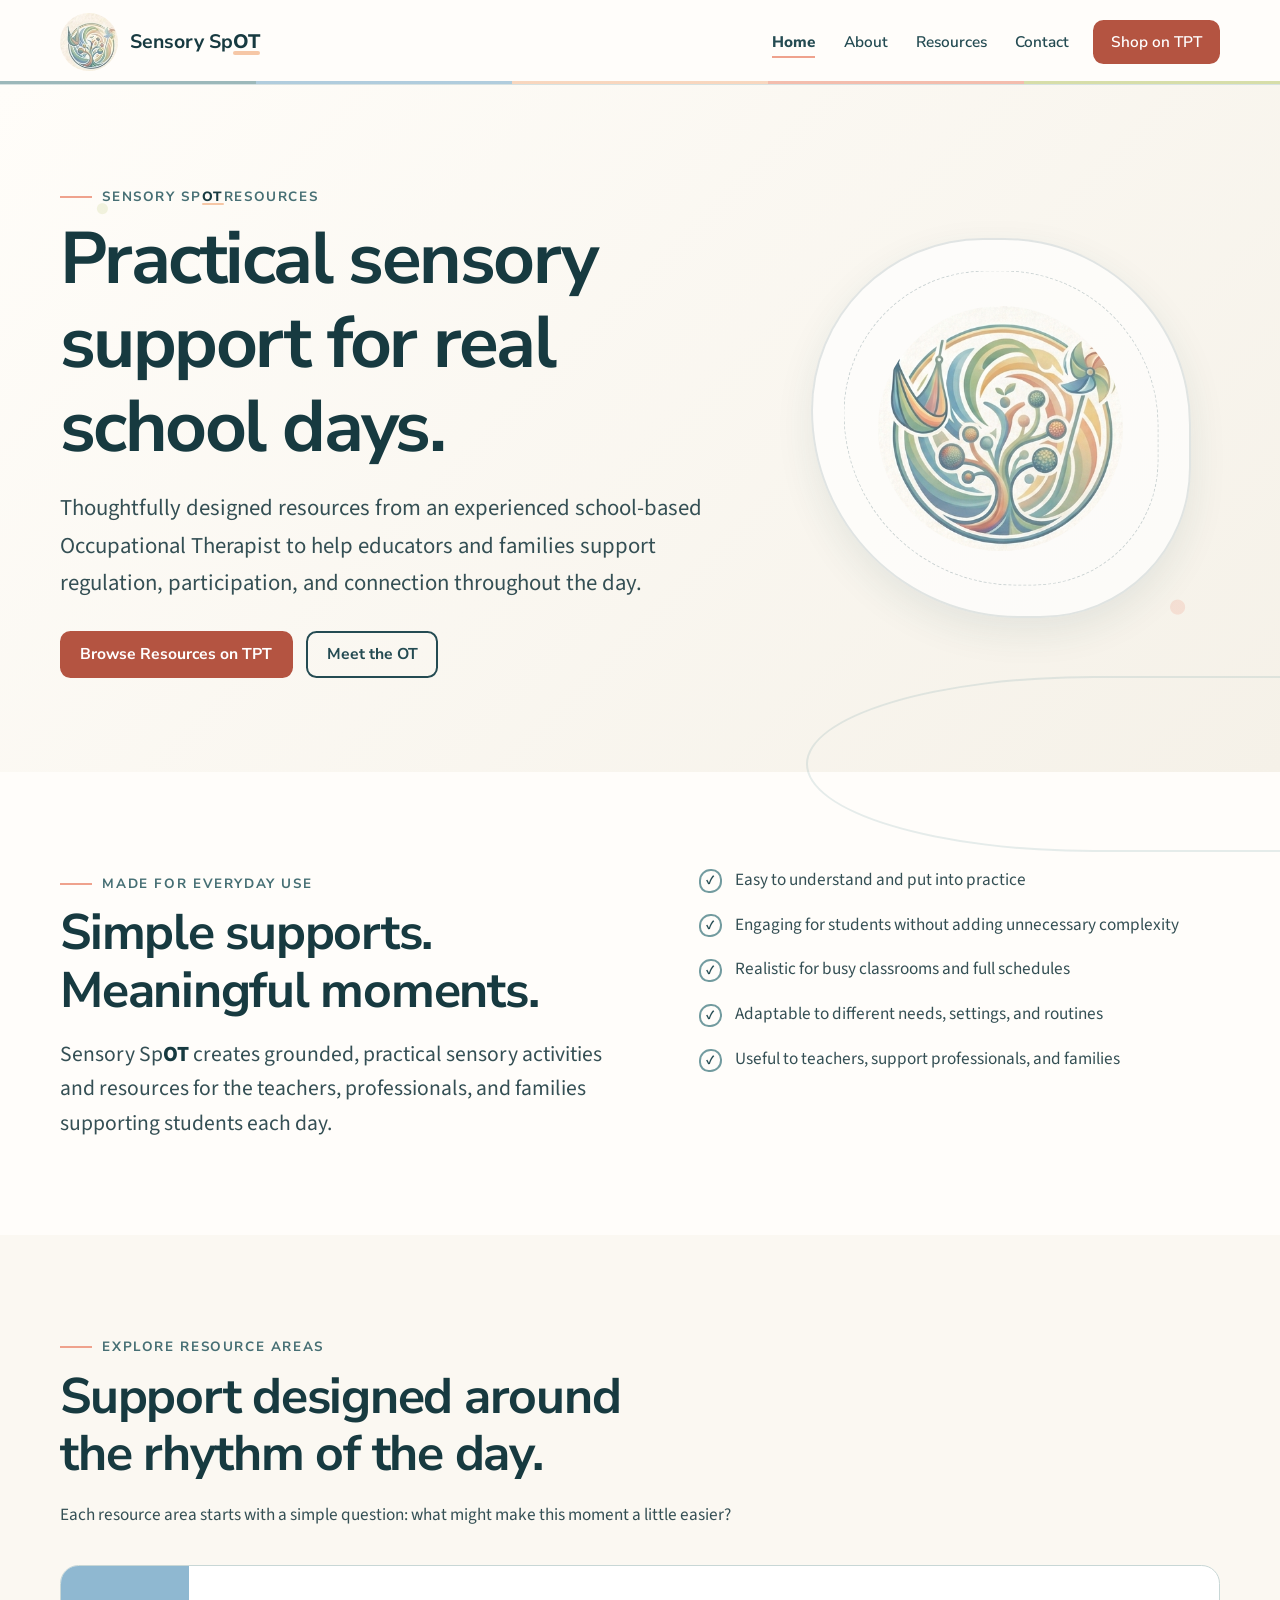
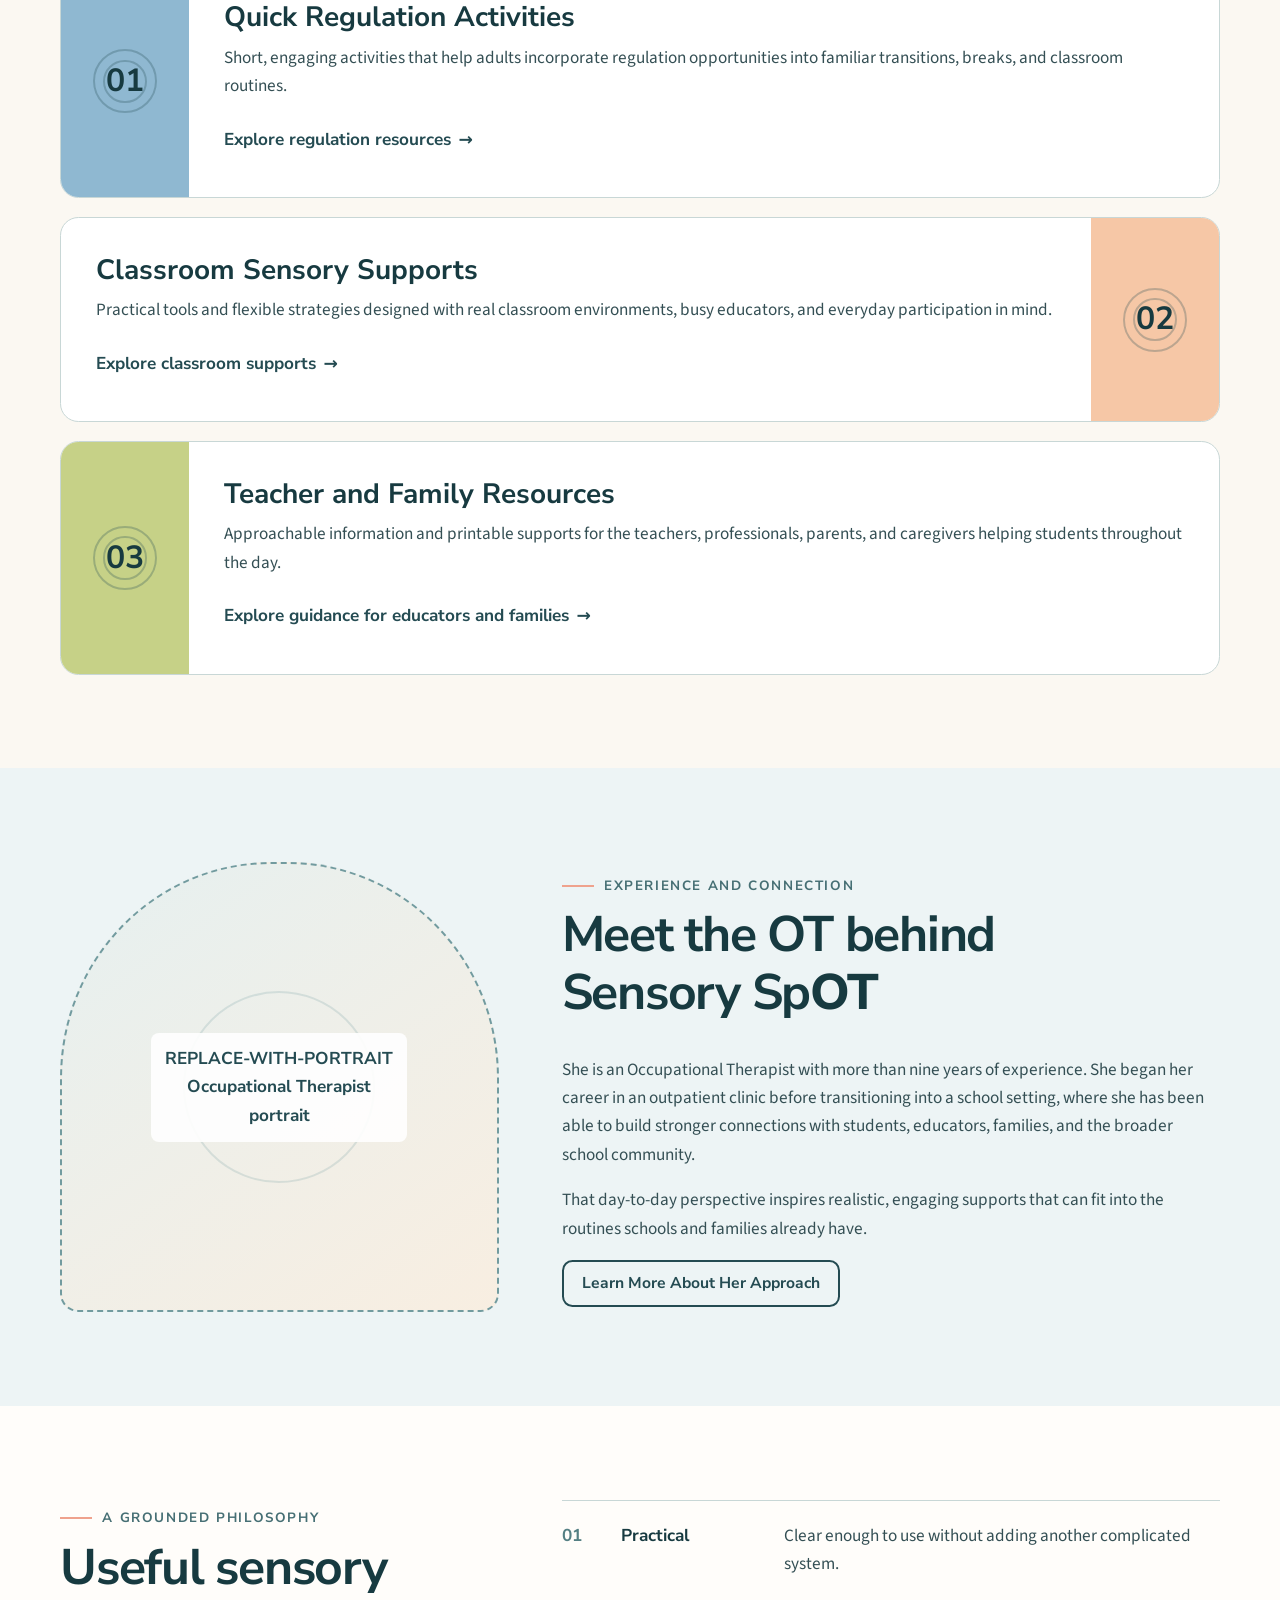
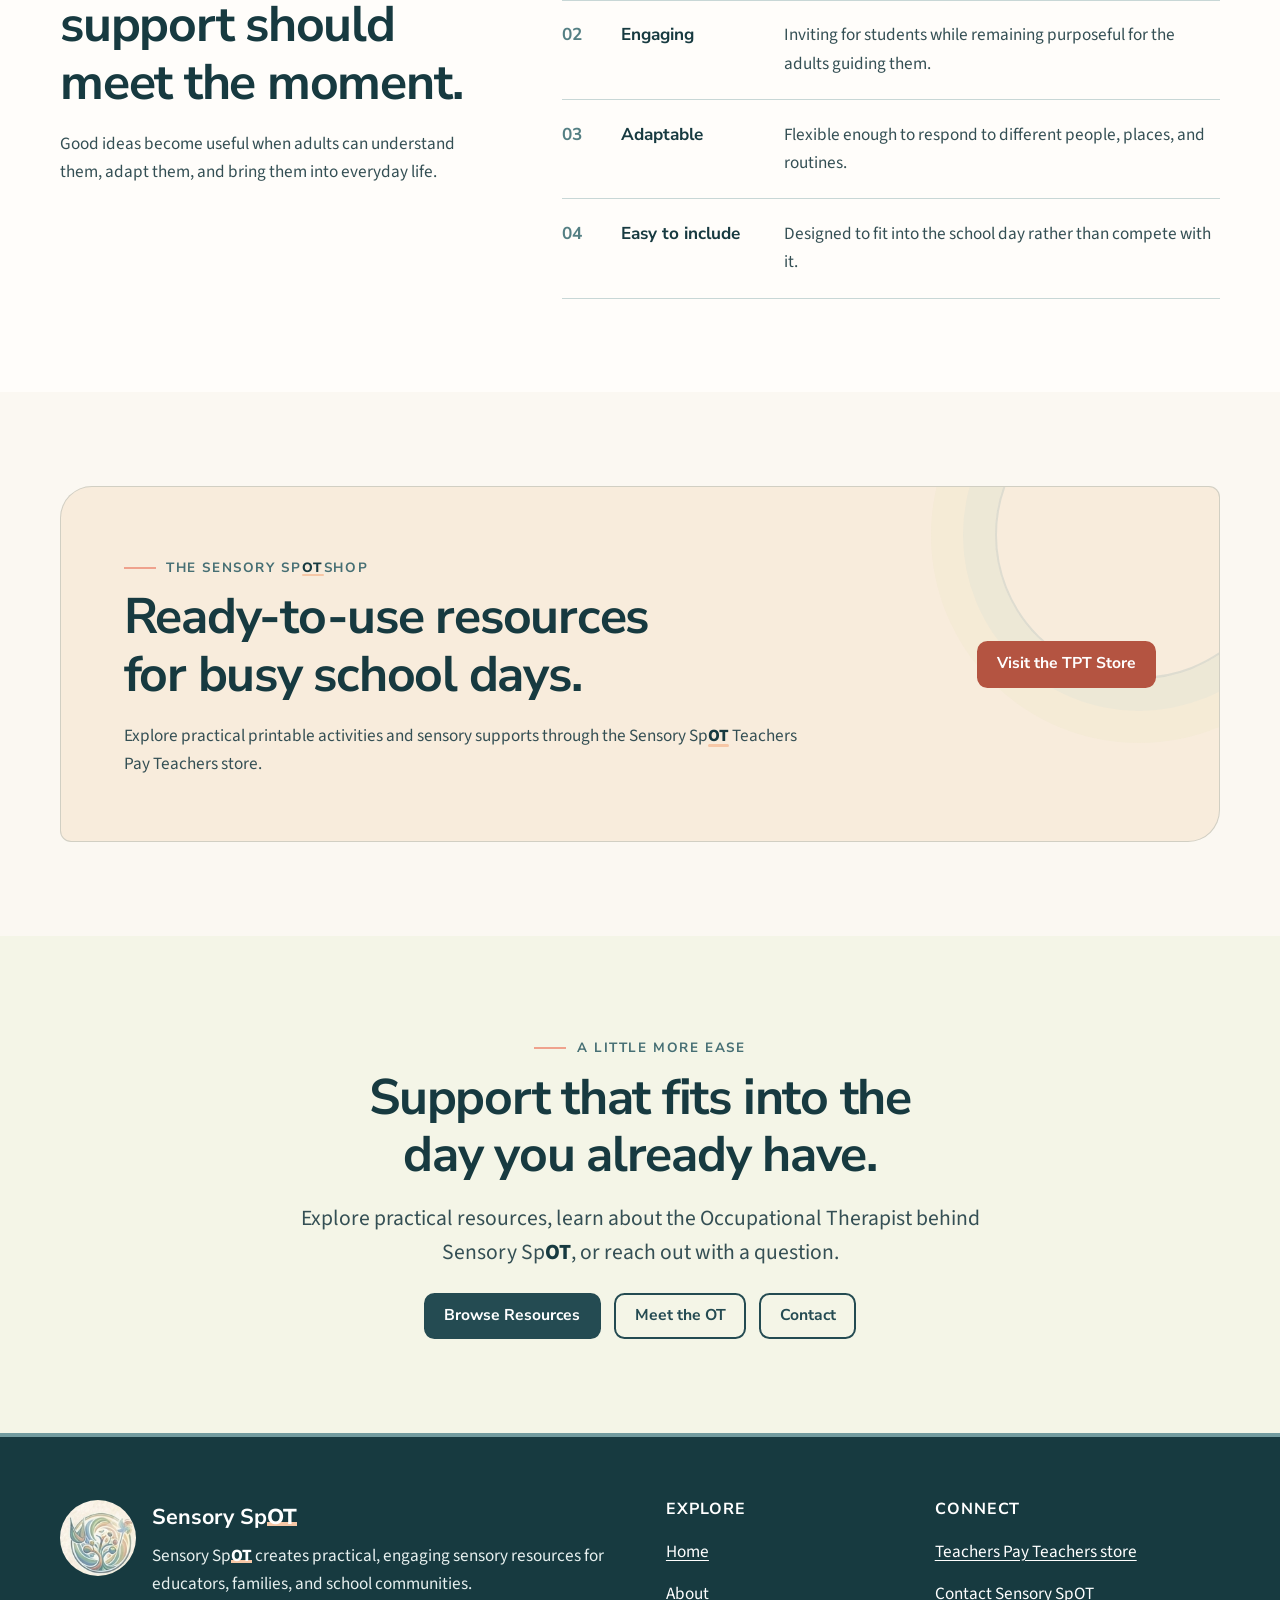
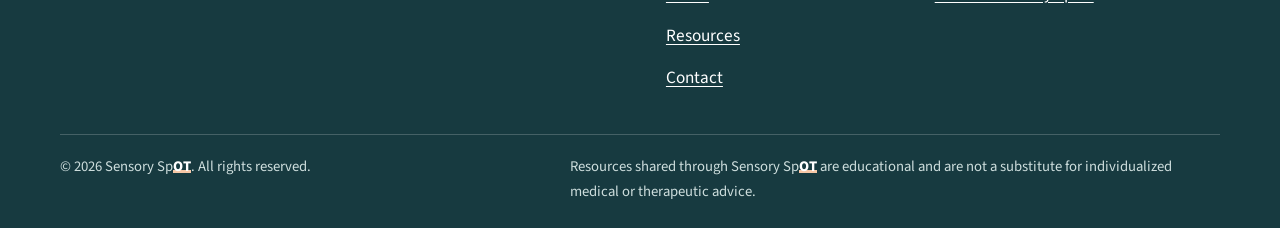
==== commit 1417c121: "Warm up visitor-facing website copy" ====
--- a/index.html
+++ b/index.html
@@ -86,7 +86,7 @@
         <div>
           <span class="eyebrow">Made for everyday use</span>
           <h2 id="intro-heading">Simple supports. Meaningful moments.</h2>
-          <p class="lead">Sensory Sp<span class="brand-ot">OT</span> creates grounded, practical sensory activities and resources for the adults supporting students each day.</p>
+          <p class="lead">Sensory Sp<span class="brand-ot">OT</span> creates grounded, practical sensory activities and resources for the teachers, professionals, and families supporting students each day.</p>
         </div>
         <ul class="check-list">
           <li>Easy to understand and put into practice</li>
@@ -103,7 +103,7 @@
         <div class="section-heading">
           <span class="eyebrow">Explore resource areas</span>
           <h2 id="categories-heading">Support designed around the rhythm of the day.</h2>
-          <p>Each resource area starts with a simple question: what can an adult realistically use in the moment?</p>
+          <p>Each resource area starts with a simple question: what might make this moment a little easier?</p>
         </div>
         <div class="category-list">
           <!-- Add a real category image and TPT category link here when available. -->
@@ -130,7 +130,7 @@
             <div class="category-copy">
               <h3>Teacher and Family Resources</h3>
               <p>Approachable information and printable supports for the teachers, professionals, parents, and caregivers helping students throughout the day.</p>
-              <a class="text-link" href="resources.html#guidance">Explore adult-facing resources</a>
+              <a class="text-link" href="resources.html#guidance">Explore guidance for educators and families</a>
             </div>
           </article>
         </div>
--- a/assets/css/styles.css
+++ b/assets/css/styles.css
@@ -863,15 +863,6 @@
   text-transform: uppercase;
 }
 
-.resource-meta {
-  display: grid;
-  margin: 0 0 1rem;
-  padding: 0;
-  gap: 0.45rem;
-  list-style: none;
-}
-
-.resource-meta strong { color: var(--ink-strong); }
 .resource-card .text-link { margin-top: auto; }
 
 /* Contact and 404 */
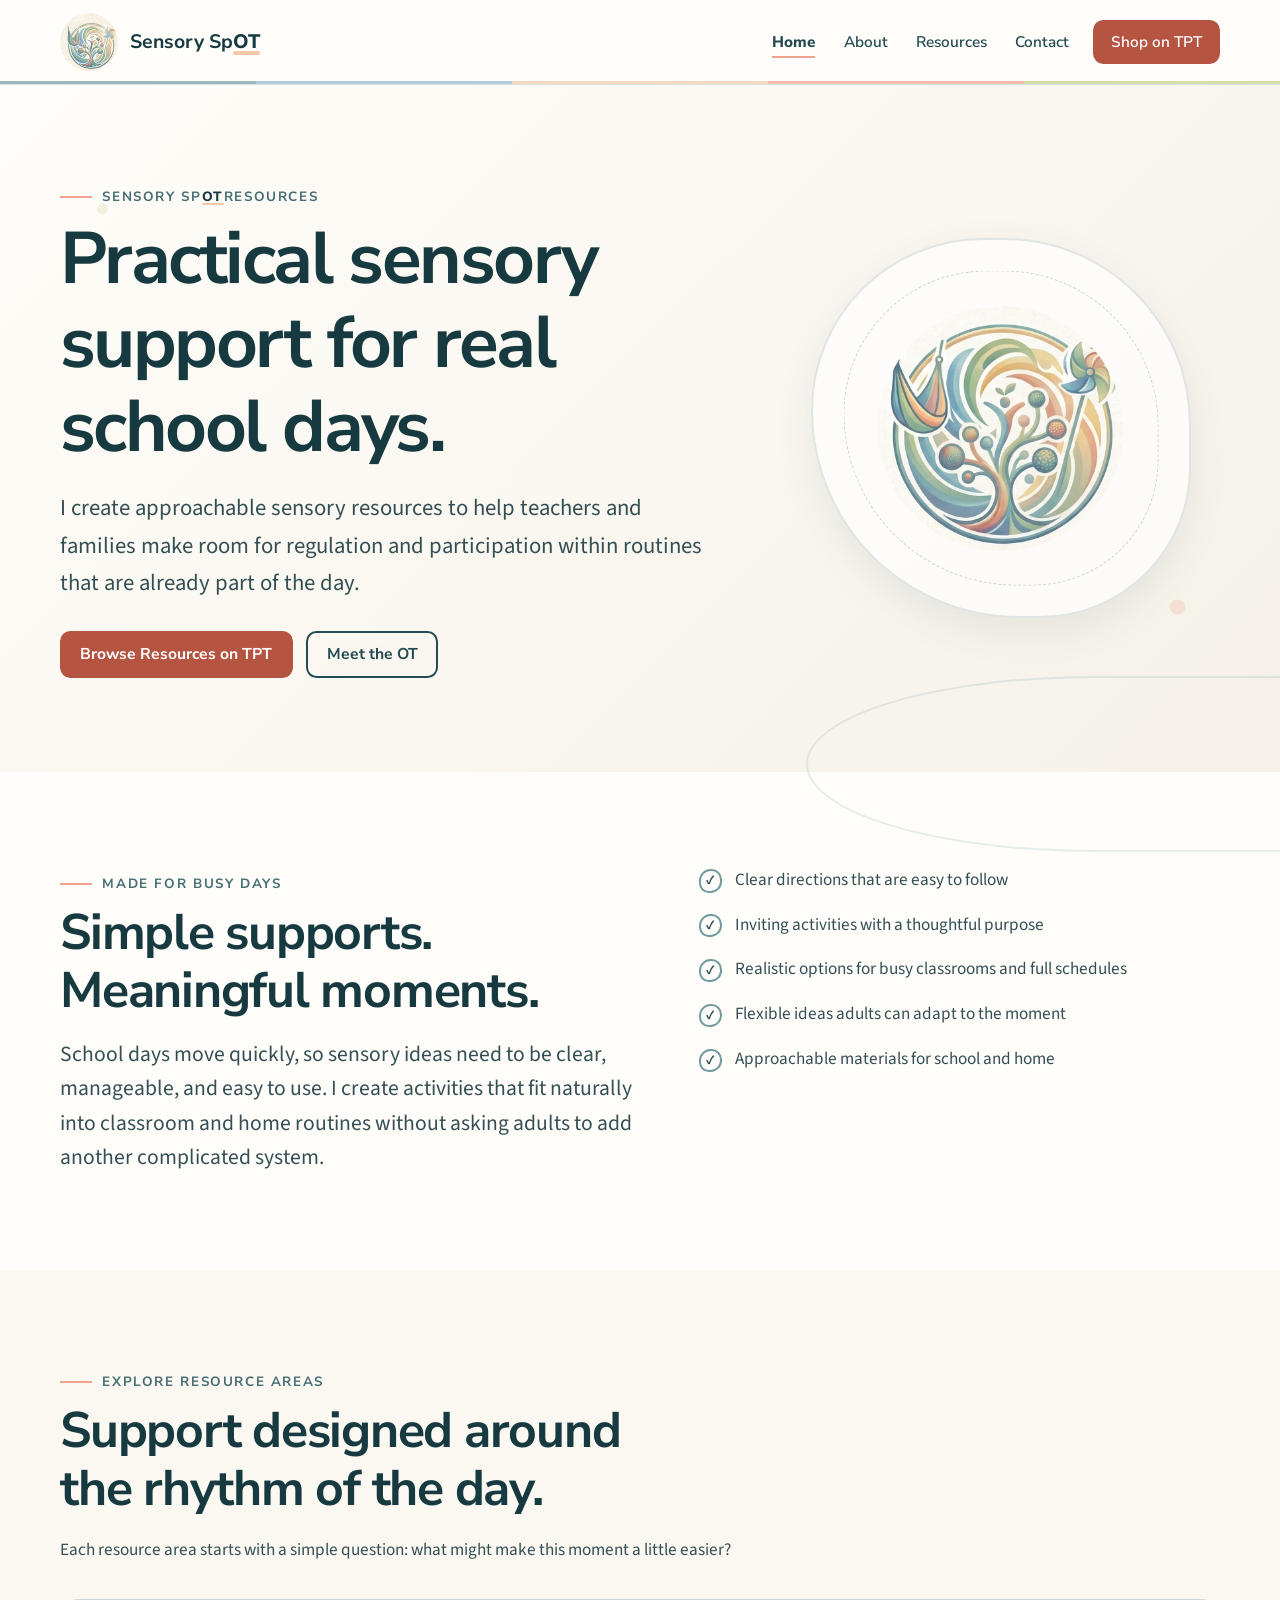
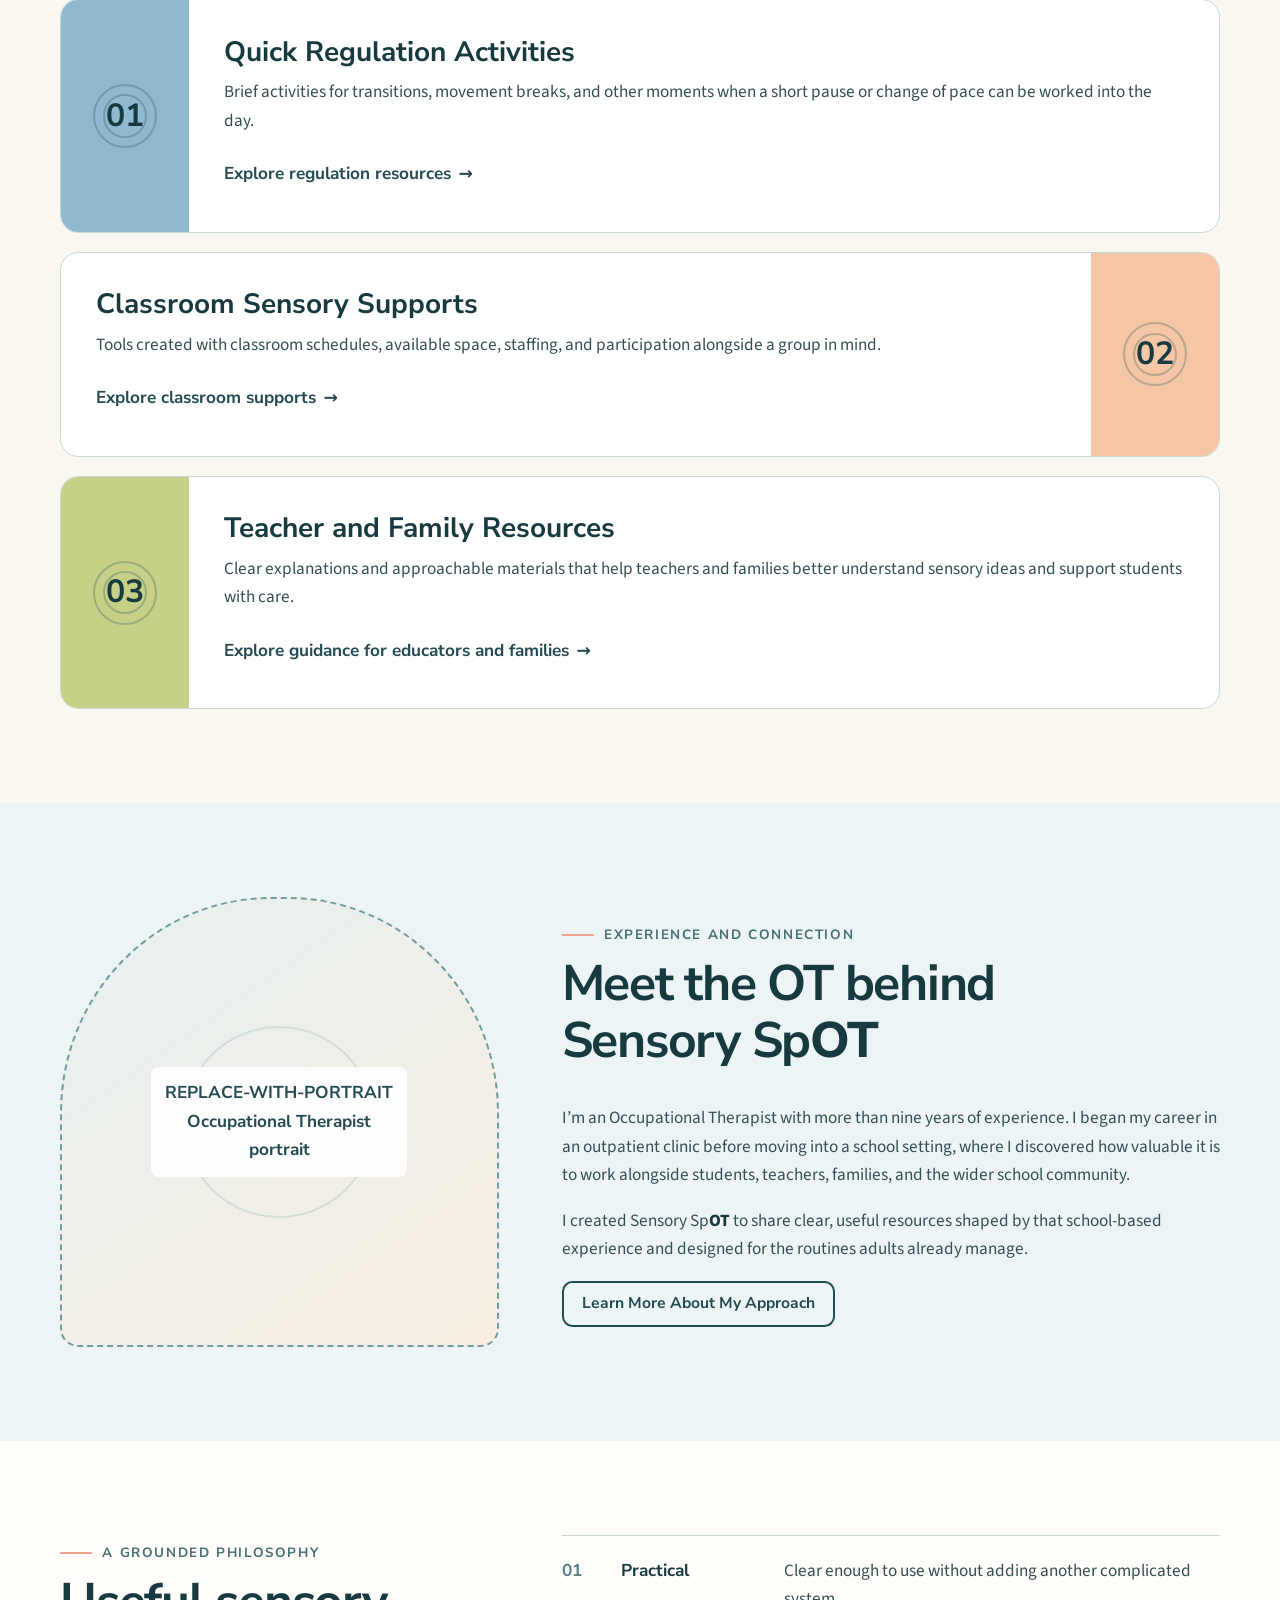
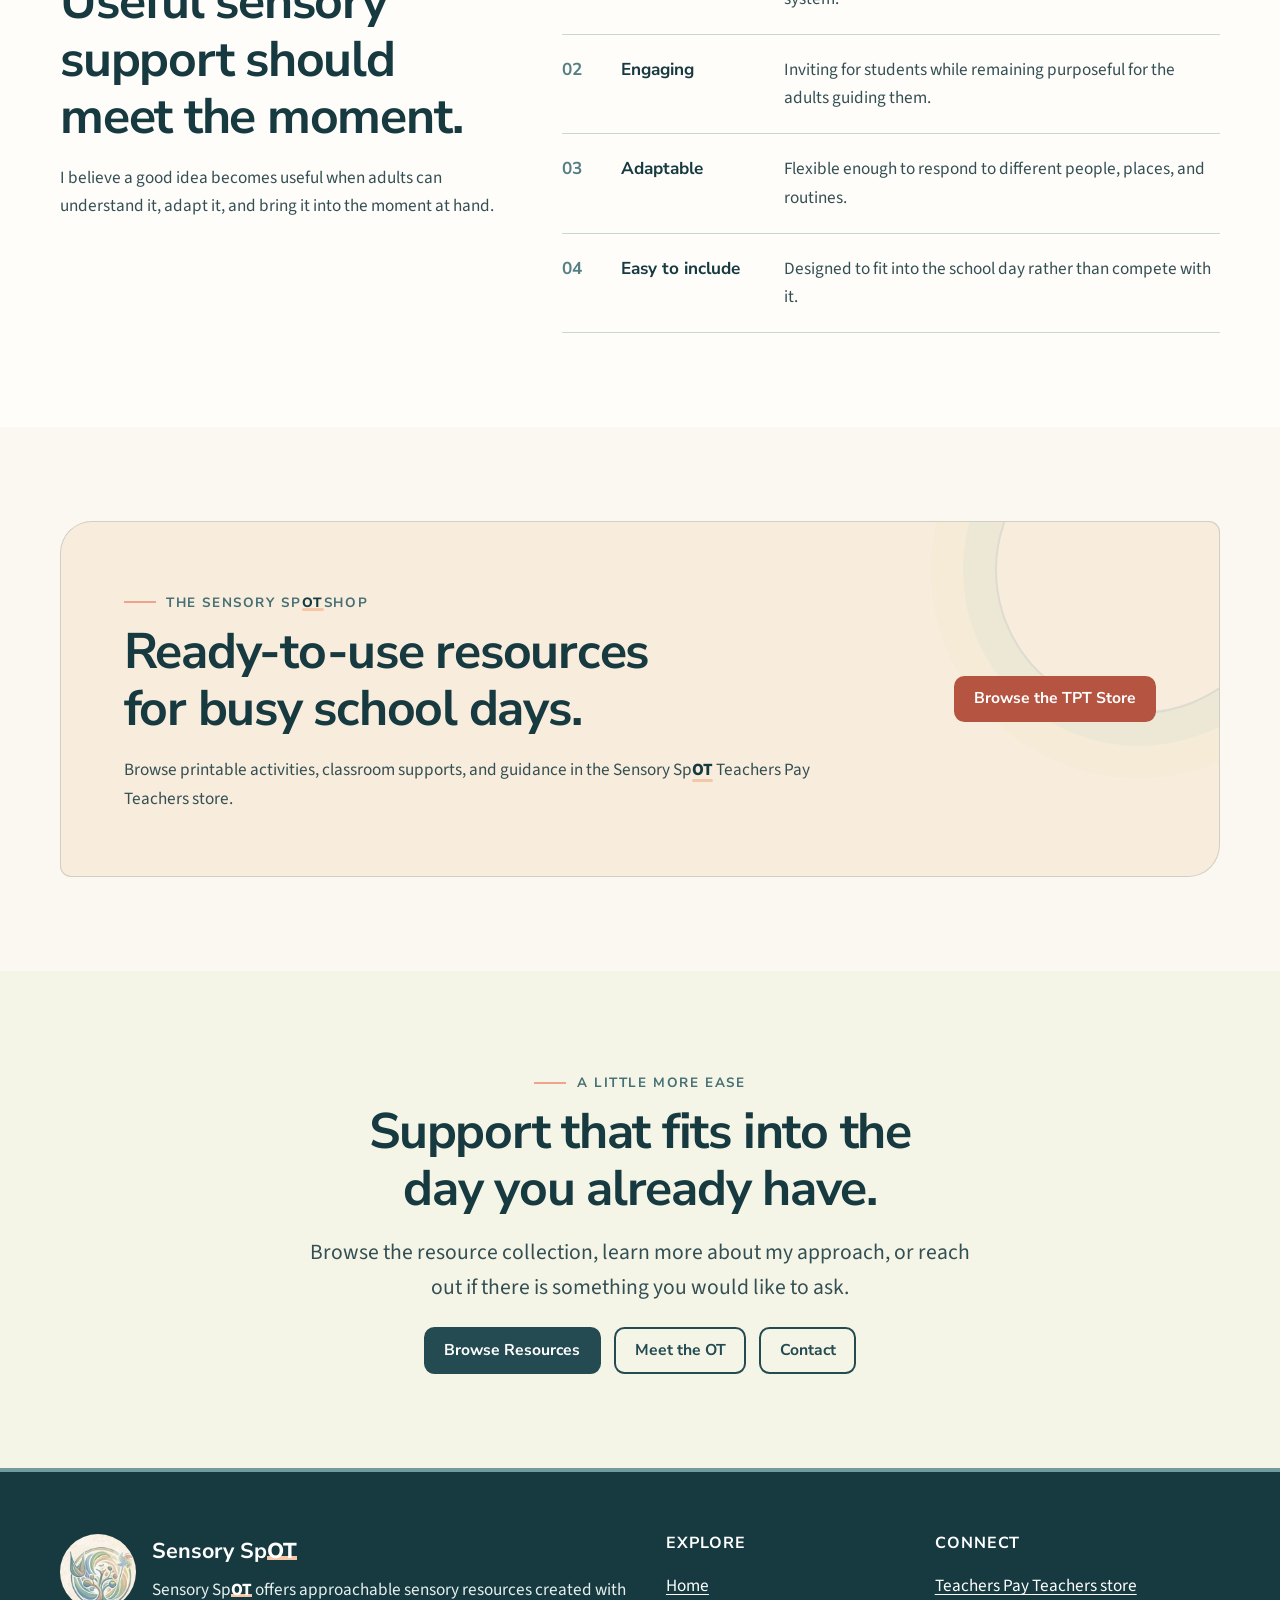
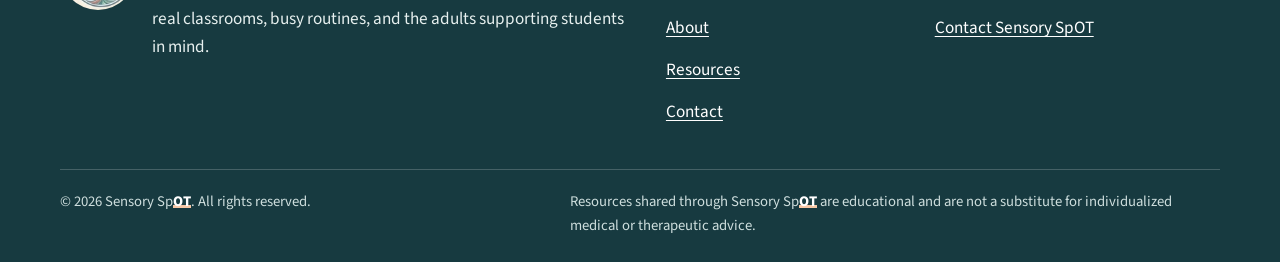
==== commit 676db49a: "Refine Sensory SpOT brand voice" ====
--- a/index.html
+++ b/index.html
@@ -4,7 +4,7 @@
   <meta charset="utf-8">
   <meta name="viewport" content="width=device-width, initial-scale=1">
   <title>Sensory SpOT | Practical Sensory Resources</title>
-  <meta name="description" content="Sensory SpOT offers practical, engaging sensory resources from an experienced school-based Occupational Therapist for educators, families, and school communities.">
+  <meta name="description" content="Sensory SpOT offers approachable sensory resources created by an experienced school-based Occupational Therapist for teachers, families, and school communities.">
   <meta name="theme-color" content="#729B9F">
   <link rel="canonical" href="https://www.sensoryspotstudio.com/">
   <link rel="icon" href="assets/images/brand/favicon.ico" sizes="any">
@@ -12,7 +12,8 @@
   <link rel="icon" type="image/png" sizes="16x16" href="assets/images/brand/favicon-16x16.png">
   <link rel="apple-touch-icon" sizes="180x180" href="assets/images/brand/apple-touch-icon.png">
   <meta property="og:title" content="Sensory SpOT | Practical Sensory Resources">
-  <meta property="og:description" content="Practical sensory support designed for real school days, everyday routines, and the adults who guide them.">
+  <meta property="og:site_name" content="Sensory SpOT">
+  <meta property="og:description" content="Approachable sensory resources created with real school days, busy routines, and the adults supporting students in mind.">
   <meta property="og:type" content="website">
   <meta property="og:url" content="https://www.sensoryspotstudio.com/">
   <meta property="og:image" content="https://www.sensoryspotstudio.com/assets/images/brand/social-share.png">
@@ -21,7 +22,7 @@
   <meta property="og:image:height" content="630">
   <meta name="twitter:card" content="summary_large_image">
   <meta name="twitter:title" content="Sensory SpOT | Practical Sensory Resources">
-  <meta name="twitter:description" content="Practical sensory support designed for real school days and everyday routines.">
+  <meta name="twitter:description" content="Approachable sensory resources created with real school days and busy routines in mind.">
   <meta name="twitter:image" content="https://www.sensoryspotstudio.com/assets/images/brand/social-share.png">
   <meta name="twitter:image:alt" content="Sensory SpOT - Practical sensory support for real school days.">
   <link rel="preconnect" href="https://fonts.googleapis.com">
@@ -36,7 +37,7 @@
     "name": "Sensory SpOT",
     "url": "https://www.sensoryspotstudio.com/",
     "logo": "https://www.sensoryspotstudio.com/assets/images/brand/brand-mark-large.png",
-    "description": "Sensory SpOT creates practical, engaging sensory resources for educators, families, and school communities."
+    "description": "Sensory SpOT offers approachable sensory resources created with real classrooms, busy routines, and the adults supporting students in mind."
   }
   </script>
 </head>
@@ -69,7 +70,7 @@
         <div class="hero-copy">
           <span class="eyebrow">Sensory Sp<span class="brand-ot">OT</span> resources</span>
           <h1>Practical sensory support for real school days.</h1>
-          <p>Thoughtfully designed resources from an experienced school-based Occupational Therapist to help educators and families support regulation, participation, and connection throughout the day.</p>
+          <p>I create approachable sensory resources to help teachers and families make room for regulation and participation within routines that are already part of the day.</p>
           <div class="button-row">
             <a class="button button--coral" href="https://www.teacherspayteachers.com/store/sensory-spot-studio" target="_blank" rel="noopener noreferrer">Browse Resources on TPT</a>
             <a class="button button--secondary" href="about.html">Meet the OT</a>
@@ -84,16 +85,16 @@
     <section class="section section--white" aria-labelledby="intro-heading">
       <div class="container intro-grid">
         <div>
-          <span class="eyebrow">Made for everyday use</span>
+          <span class="eyebrow">Made for busy days</span>
           <h2 id="intro-heading">Simple supports. Meaningful moments.</h2>
-          <p class="lead">Sensory Sp<span class="brand-ot">OT</span> creates grounded, practical sensory activities and resources for the teachers, professionals, and families supporting students each day.</p>
+          <p class="lead">School days move quickly, so sensory ideas need to be clear, manageable, and easy to use. I create activities that fit naturally into classroom and home routines without asking adults to add another complicated system.</p>
         </div>
         <ul class="check-list">
-          <li>Easy to understand and put into practice</li>
-          <li>Engaging for students without adding unnecessary complexity</li>
-          <li>Realistic for busy classrooms and full schedules</li>
-          <li>Adaptable to different needs, settings, and routines</li>
-          <li>Useful to teachers, support professionals, and families</li>
+          <li>Clear directions that are easy to follow</li>
+          <li>Inviting activities with a thoughtful purpose</li>
+          <li>Realistic options for busy classrooms and full schedules</li>
+          <li>Flexible ideas adults can adapt to the moment</li>
+          <li>Approachable materials for school and home</li>
         </ul>
       </div>
     </section>
@@ -111,7 +112,7 @@
             <div class="category-motif" style="--accent: var(--soft-blue)" aria-hidden="true">01</div>
             <div class="category-copy">
               <h3>Quick Regulation Activities</h3>
-              <p>Short, engaging activities that help adults incorporate regulation opportunities into familiar transitions, breaks, and classroom routines.</p>
+              <p>Brief activities for transitions, movement breaks, and other moments when a short pause or change of pace can be worked into the day.</p>
               <a class="text-link" href="resources.html#regulation">Explore regulation resources</a>
             </div>
           </article>
@@ -120,7 +121,7 @@
             <div class="category-motif" style="--accent: var(--peach)" aria-hidden="true">02</div>
             <div class="category-copy">
               <h3>Classroom Sensory Supports</h3>
-              <p>Practical tools and flexible strategies designed with real classroom environments, busy educators, and everyday participation in mind.</p>
+              <p>Tools created with classroom schedules, available space, staffing, and participation alongside a group in mind.</p>
               <a class="text-link" href="resources.html#classroom">Explore classroom supports</a>
             </div>
           </article>
@@ -129,7 +130,7 @@
             <div class="category-motif" style="--accent: var(--muted-green)" aria-hidden="true">03</div>
             <div class="category-copy">
               <h3>Teacher and Family Resources</h3>
-              <p>Approachable information and printable supports for the teachers, professionals, parents, and caregivers helping students throughout the day.</p>
+              <p>Clear explanations and approachable materials that help teachers and families better understand sensory ideas and support students with care.</p>
               <a class="text-link" href="resources.html#guidance">Explore guidance for educators and families</a>
             </div>
           </article>
@@ -148,9 +149,9 @@
           <span>REPLACE-WITH-PORTRAIT<br>Occupational Therapist portrait</span>
         </div>
         <div class="about-preview__body">
-          <p>She is an Occupational Therapist with more than nine years of experience. She began her career in an outpatient clinic before transitioning into a school setting, where she has been able to build stronger connections with students, educators, families, and the broader school community.</p>
-          <p>That day-to-day perspective inspires realistic, engaging supports that can fit into the routines schools and families already have.</p>
-          <a class="button button--secondary" href="about.html">Learn More About Her Approach</a>
+          <p>I’m an Occupational Therapist with more than nine years of experience. I began my career in an outpatient clinic before moving into a school setting, where I discovered how valuable it is to work alongside students, teachers, families, and the wider school community.</p>
+          <p>I created Sensory Sp<span class="brand-ot">OT</span> to share clear, useful resources shaped by that school-based experience and designed for the routines adults already manage.</p>
+          <a class="button button--secondary" href="about.html">Learn More About My Approach</a>
         </div>
       </div>
     </section>
@@ -160,7 +161,7 @@
         <div>
           <span class="eyebrow">A grounded philosophy</span>
           <h2 id="philosophy-heading">Useful sensory support should meet the moment.</h2>
-          <p>Good ideas become useful when adults can understand them, adapt them, and bring them into everyday life.</p>
+          <p>I believe a good idea becomes useful when adults can understand it, adapt it, and bring it into the moment at hand.</p>
         </div>
         <ol class="principle-list">
           <li><strong>Practical</strong><span>Clear enough to use without adding another complicated system.</span></li>
@@ -177,9 +178,9 @@
           <div>
             <span class="eyebrow">The Sensory Sp<span class="brand-ot">OT</span> shop</span>
             <h2 id="tpt-heading">Ready-to-use resources for busy school days.</h2>
-            <p>Explore practical printable activities and sensory supports through the Sensory Sp<span class="brand-ot">OT</span> Teachers Pay Teachers store.</p>
+            <p>Browse printable activities, classroom supports, and guidance in the Sensory Sp<span class="brand-ot">OT</span> Teachers Pay Teachers store.</p>
           </div>
-          <a class="button button--coral" href="https://www.teacherspayteachers.com/store/sensory-spot-studio" target="_blank" rel="noopener noreferrer">Visit the TPT Store</a>
+          <a class="button button--coral" href="https://www.teacherspayteachers.com/store/sensory-spot-studio" target="_blank" rel="noopener noreferrer">Browse the TPT Store</a>
         </div>
       </div>
     </section>
@@ -188,7 +189,7 @@
       <div class="container reading-width">
         <span class="eyebrow">A little more ease</span>
         <h2 id="closing-heading">Support that fits into the day you already have.</h2>
-        <p class="lead">Explore practical resources, learn about the Occupational Therapist behind Sensory Sp<span class="brand-ot">OT</span>, or reach out with a question.</p>
+        <p class="lead">Browse the resource collection, learn more about my approach, or reach out if there is something you would like to ask.</p>
         <div class="button-row">
           <a class="button" href="resources.html">Browse Resources</a>
           <a class="button button--secondary" href="about.html">Meet the OT</a>
@@ -203,7 +204,7 @@
       <div class="footer-grid">
         <div class="footer-brand">
           <img src="assets/images/brand/brand-mark.png" width="110" height="110" loading="lazy" alt="Sensory SpOT organic botanical brand mark">
-          <div><strong>Sensory Sp<span class="brand-ot">OT</span></strong><p>Sensory Sp<span class="brand-ot">OT</span> creates practical, engaging sensory resources for educators, families, and school communities.</p></div>
+          <div><strong>Sensory Sp<span class="brand-ot">OT</span></strong><p>Sensory Sp<span class="brand-ot">OT</span> offers approachable sensory resources created with real classrooms, busy routines, and the adults supporting students in mind.</p></div>
         </div>
         <nav aria-label="Footer navigation">
           <h2>Explore</h2>
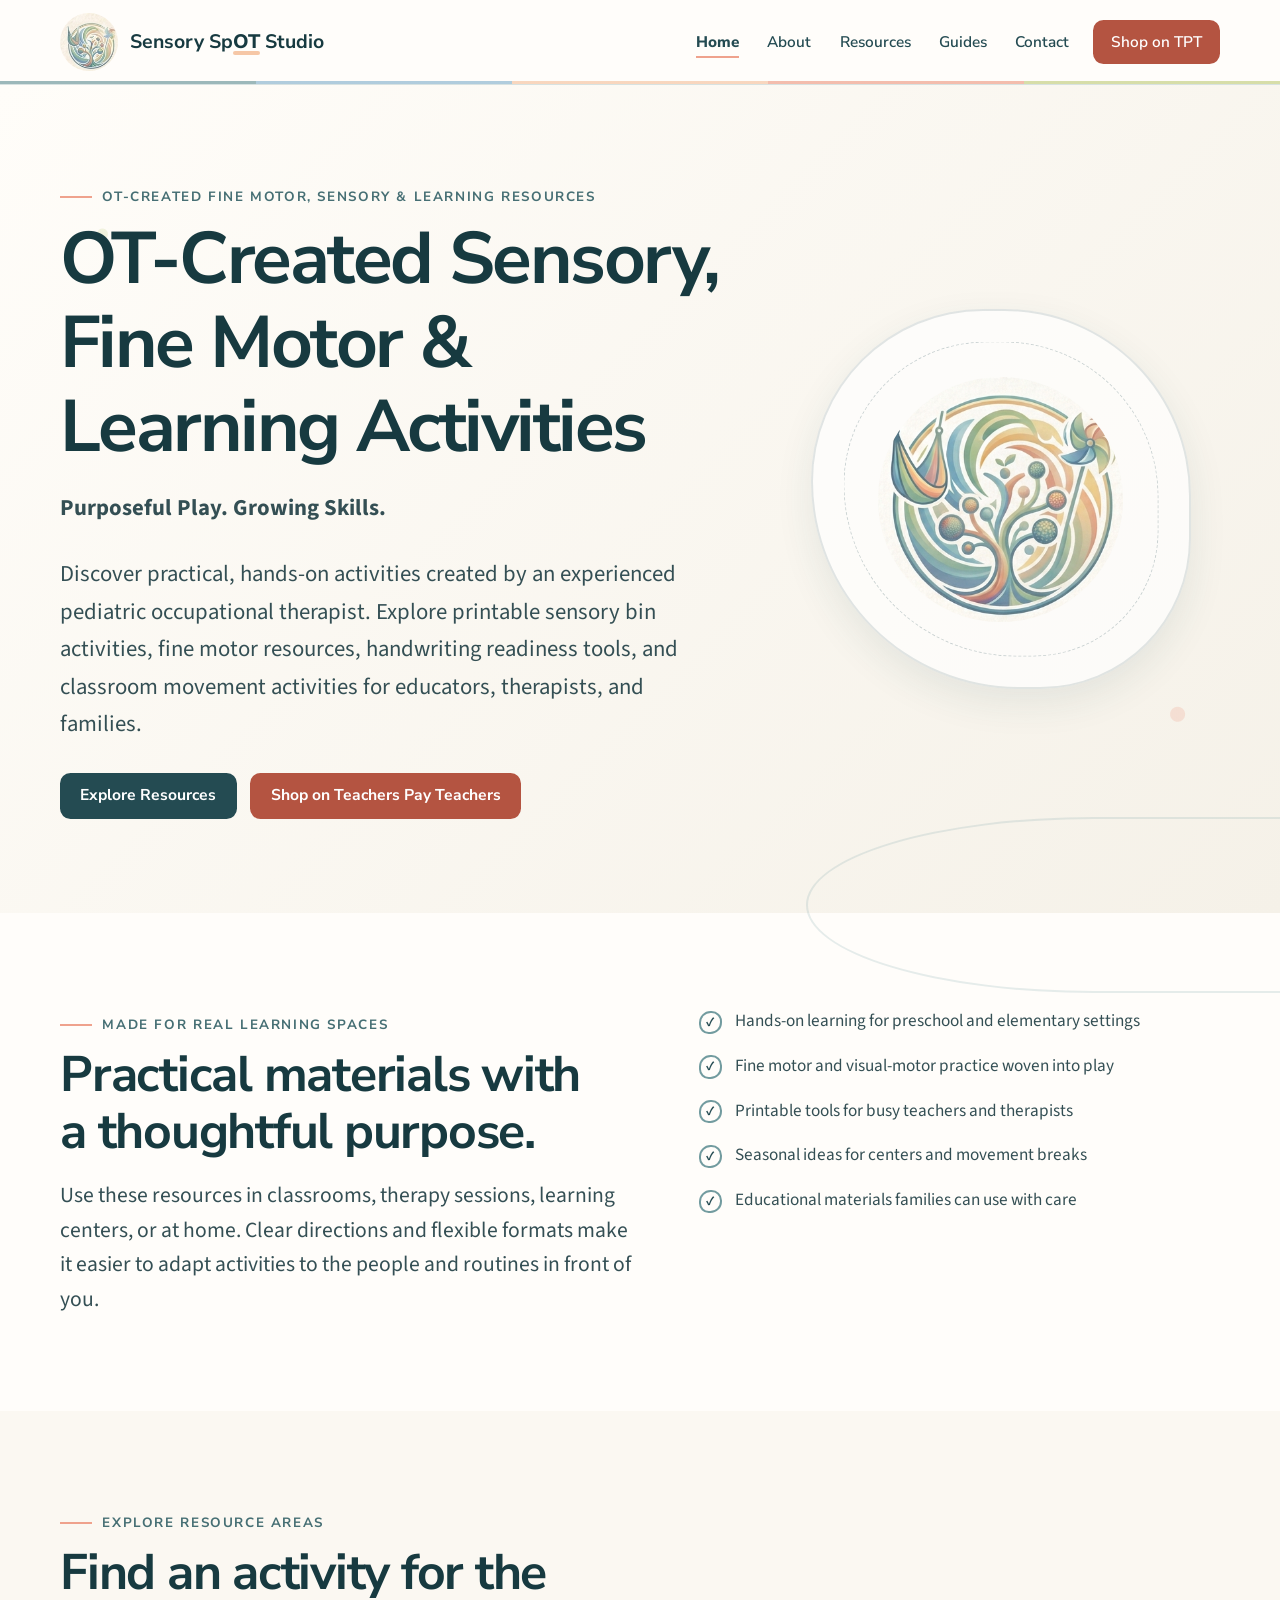
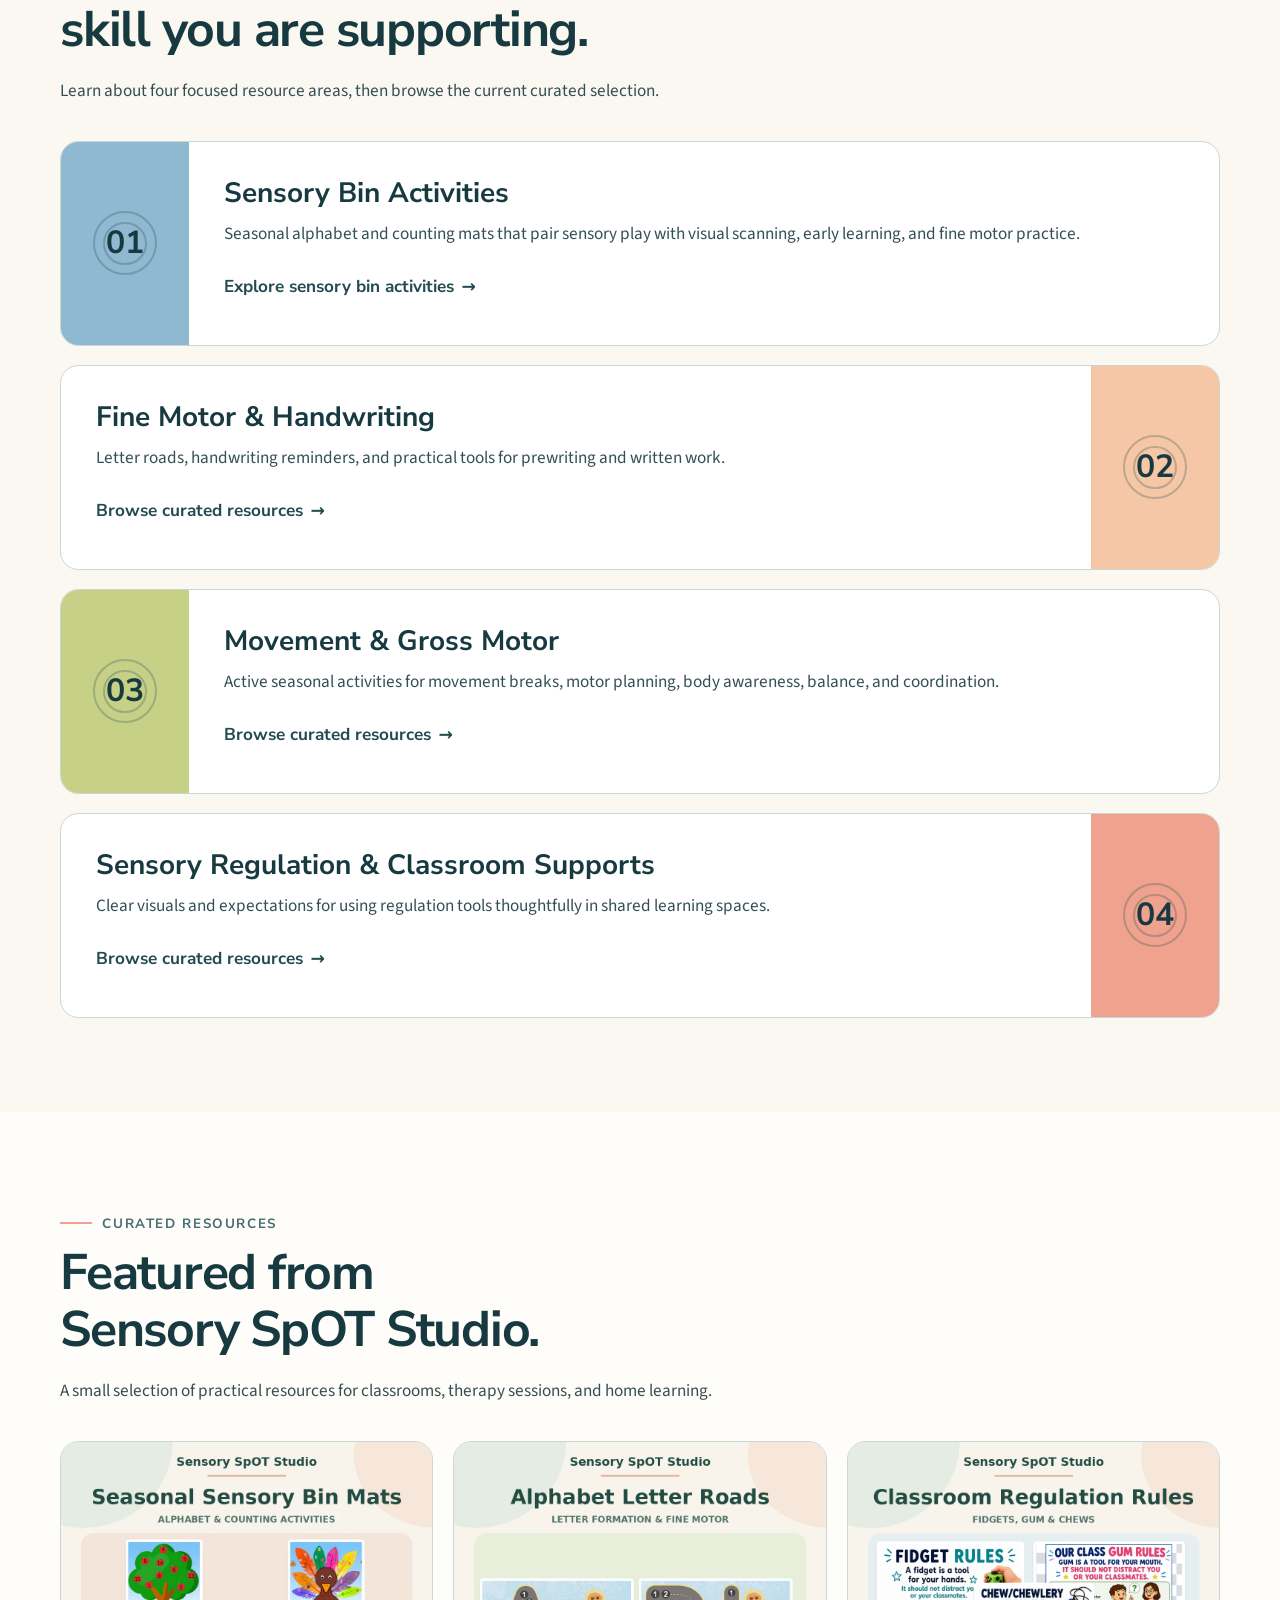
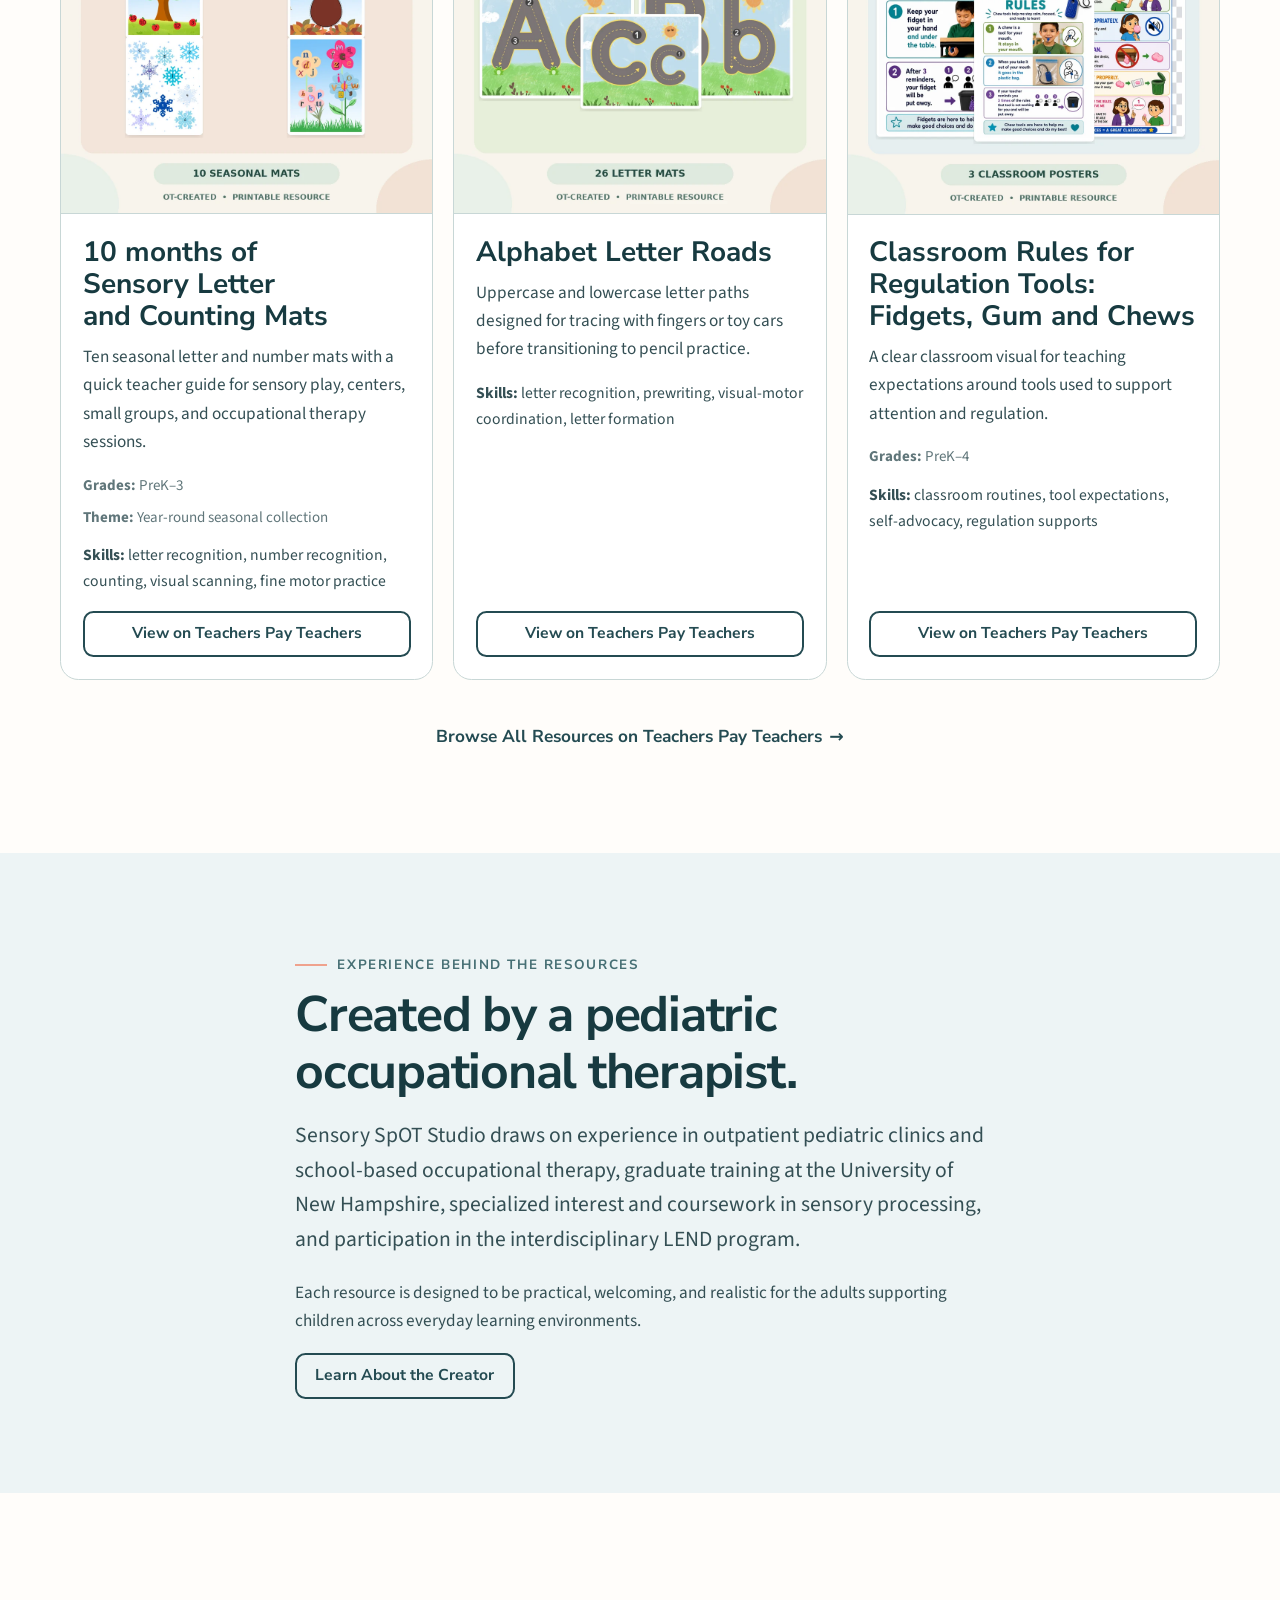
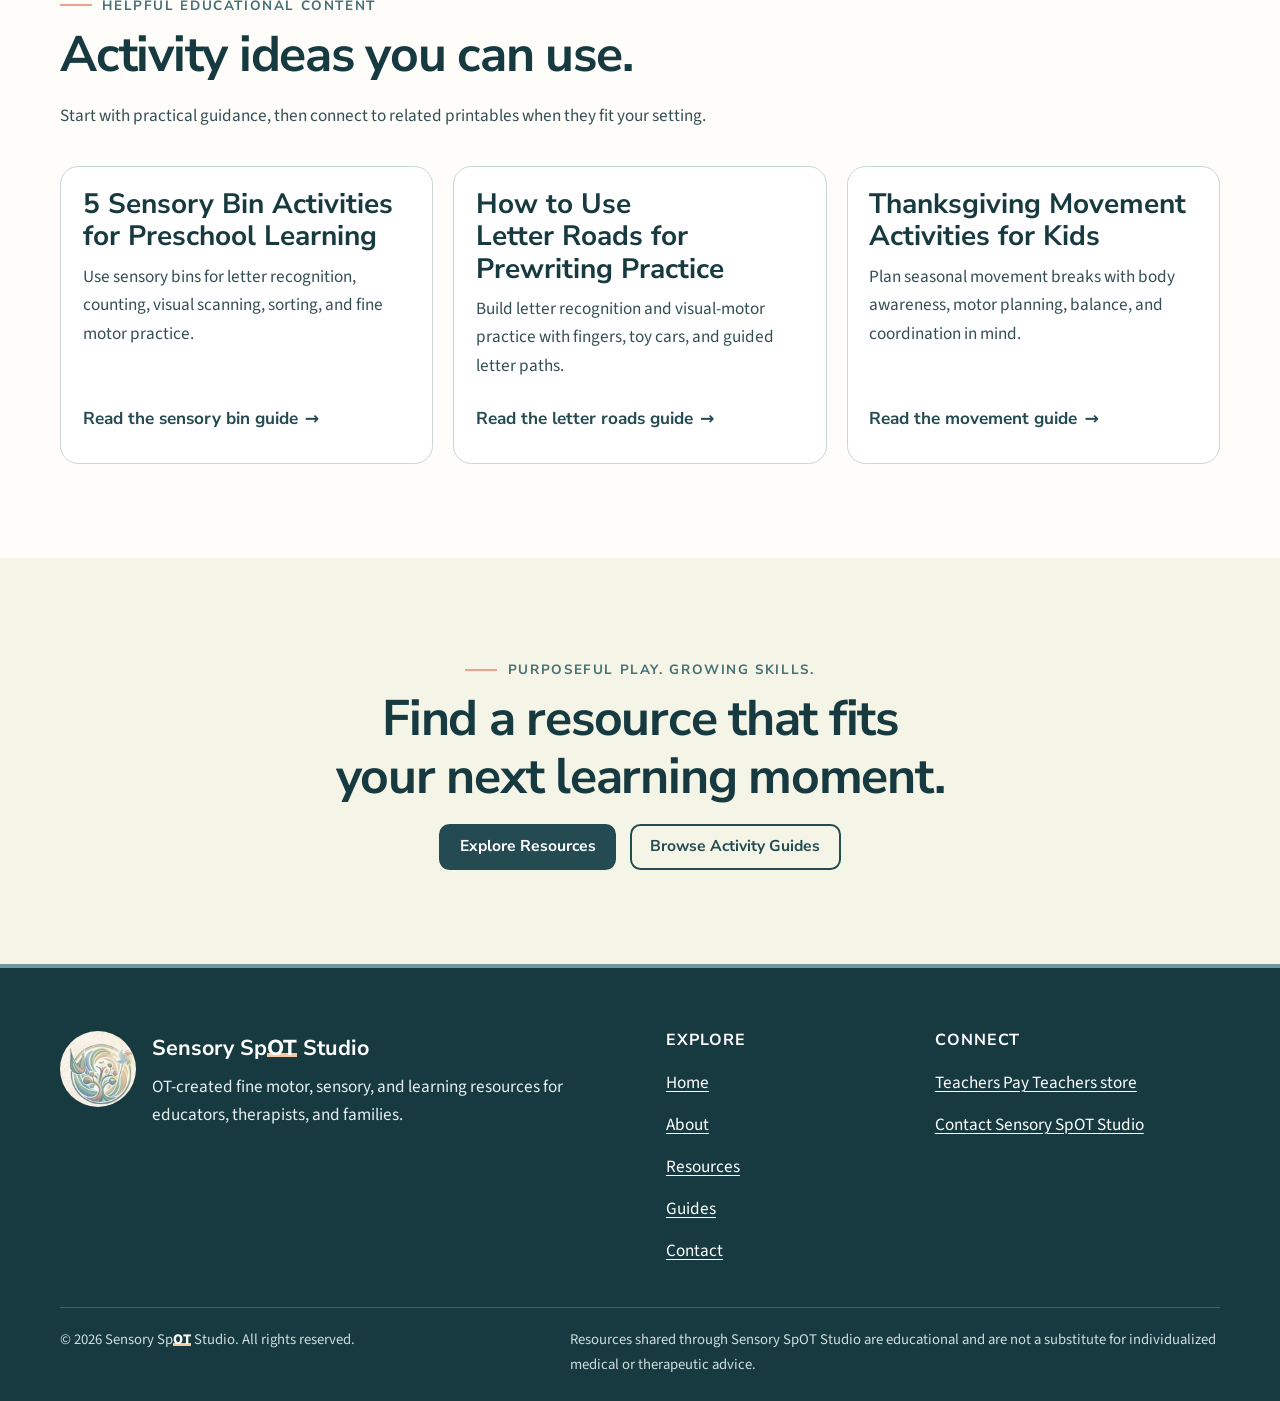
==== commit 0dda3a43: "Add resources." ====
--- a/index.html
+++ b/index.html
@@ -3,229 +3,84 @@
 <head>
   <meta charset="utf-8">
   <meta name="viewport" content="width=device-width, initial-scale=1">
-  <title>Sensory SpOT | Practical Sensory Resources</title>
-  <meta name="description" content="Sensory SpOT offers approachable sensory resources created by an experienced school-based Occupational Therapist for teachers, families, and school communities.">
+  <title>Sensory SpOT Studio | OT-Created Learning Activities &amp; Printables</title>
+  <meta name="description" content="Discover OT-created sensory activities, fine motor printables, handwriting resources, and classroom movement activities for teachers, therapists, and families.">
+  <meta name="robots" content="index,follow,max-image-preview:large">
   <meta name="theme-color" content="#729B9F">
   <link rel="canonical" href="https://www.sensoryspotstudio.com/">
-  <link rel="icon" href="assets/images/brand/favicon.ico" sizes="any">
-  <link rel="icon" type="image/png" sizes="32x32" href="assets/images/brand/favicon-32x32.png">
-  <link rel="icon" type="image/png" sizes="16x16" href="assets/images/brand/favicon-16x16.png">
-  <link rel="apple-touch-icon" sizes="180x180" href="assets/images/brand/apple-touch-icon.png">
-  <meta property="og:title" content="Sensory SpOT | Practical Sensory Resources">
-  <meta property="og:site_name" content="Sensory SpOT">
-  <meta property="og:description" content="Approachable sensory resources created with real school days, busy routines, and the adults supporting students in mind.">
-  <meta property="og:type" content="website">
-  <meta property="og:url" content="https://www.sensoryspotstudio.com/">
-  <meta property="og:image" content="https://www.sensoryspotstudio.com/assets/images/brand/social-share.png">
-  <meta property="og:image:alt" content="Sensory SpOT - Practical sensory support for real school days.">
-  <meta property="og:image:width" content="1200">
-  <meta property="og:image:height" content="630">
-  <meta name="twitter:card" content="summary_large_image">
-  <meta name="twitter:title" content="Sensory SpOT | Practical Sensory Resources">
-  <meta name="twitter:description" content="Approachable sensory resources created with real school days and busy routines in mind.">
-  <meta name="twitter:image" content="https://www.sensoryspotstudio.com/assets/images/brand/social-share.png">
-  <meta name="twitter:image:alt" content="Sensory SpOT - Practical sensory support for real school days.">
-  <link rel="preconnect" href="https://fonts.googleapis.com">
-  <link rel="preconnect" href="https://fonts.gstatic.com" crossorigin>
-  <link href="https://fonts.googleapis.com/css2?family=Nunito+Sans:wght@600;700;800&amp;family=Source+Sans+3:wght@400;600&amp;display=swap" rel="stylesheet">
-  <link rel="stylesheet" href="assets/css/styles.css">
+  <link rel="icon" href="assets/images/brand/favicon.ico" sizes="any"><link rel="icon" type="image/png" sizes="32x32" href="assets/images/brand/favicon-32x32.png"><link rel="icon" type="image/png" sizes="16x16" href="assets/images/brand/favicon-16x16.png"><link rel="apple-touch-icon" sizes="180x180" href="assets/images/brand/apple-touch-icon.png">
+  <meta property="og:title" content="Sensory SpOT Studio | OT-Created Learning Activities &amp; Printables"><meta property="og:site_name" content="Sensory SpOT Studio"><meta property="og:description" content="Practical sensory, fine motor, handwriting, and movement activities for educators, therapists, and families."><meta property="og:type" content="website"><meta property="og:url" content="https://www.sensoryspotstudio.com/"><meta property="og:image" content="https://www.sensoryspotstudio.com/assets/images/brand/social-share.png"><meta property="og:image:alt" content="Sensory SpOT Studio educational resource brand"><meta property="og:image:width" content="1200"><meta property="og:image:height" content="630">
+  <meta name="twitter:card" content="summary_large_image"><meta name="twitter:title" content="Sensory SpOT Studio | OT-Created Learning Activities &amp; Printables"><meta name="twitter:description" content="Practical sensory, fine motor, handwriting, and movement activities for educators, therapists, and families."><meta name="twitter:image" content="https://www.sensoryspotstudio.com/assets/images/brand/social-share.png"><meta name="twitter:image:alt" content="Sensory SpOT Studio educational resource brand">
+  <link rel="preconnect" href="https://fonts.googleapis.com"><link rel="preconnect" href="https://fonts.gstatic.com" crossorigin><link href="https://fonts.googleapis.com/css2?family=Nunito+Sans:wght@600;700;800&amp;family=Source+Sans+3:wght@400;600&amp;display=swap" rel="stylesheet"><link rel="stylesheet" href="assets/css/styles.css">
   <script>document.documentElement.classList.add('js');</script>
   <script type="application/ld+json">
-  {
-    "@context": "https://schema.org",
-    "@type": "Organization",
-    "name": "Sensory SpOT",
-    "url": "https://www.sensoryspotstudio.com/",
-    "logo": "https://www.sensoryspotstudio.com/assets/images/brand/brand-mark-large.png",
-    "description": "Sensory SpOT offers approachable sensory resources created with real classrooms, busy routines, and the adults supporting students in mind."
-  }
+  {"@context":"https://schema.org","@graph":[{"@type":"Organization","@id":"https://www.sensoryspotstudio.com/#organization","name":"Sensory SpOT Studio","url":"https://www.sensoryspotstudio.com/","logo":{"@type":"ImageObject","url":"https://www.sensoryspotstudio.com/assets/images/brand/brand-mark-large.png","width":370,"height":370},"email":"support@sensoryspotstudio.com","sameAs":["https://www.teacherspayteachers.com/store/sensory-spot-studio"]},{"@type":"WebSite","@id":"https://www.sensoryspotstudio.com/#website","name":"Sensory SpOT Studio","url":"https://www.sensoryspotstudio.com/","publisher":{"@id":"https://www.sensoryspotstudio.com/#organization"},"description":"OT-created fine motor, sensory, and learning resources for educators, therapists, and families."}]}
   </script>
 </head>
 <body>
   <a class="skip-link" href="#main-content">Skip to main content</a>
-  <header class="site-header">
-    <div class="container header-inner">
-      <a class="brand-link" href="index.html" aria-label="Sensory SpOT home">
-        <img src="assets/images/brand/brand-mark.png" width="110" height="110" alt="">
-        <span class="brand-link__text">Sensory Sp<span class="brand-ot">OT</span></span>
-      </a>
-      <button class="nav-toggle" type="button" aria-expanded="false" aria-controls="primary-navigation" aria-label="Open navigation menu" data-nav-toggle>
-        <span class="nav-toggle__icon" aria-hidden="true"></span>
-      </button>
-      <nav class="site-nav" id="primary-navigation" aria-label="Primary navigation" data-nav>
-        <ul>
-          <li><a href="index.html" aria-current="page">Home</a></li>
-          <li><a href="about.html">About</a></li>
-          <li><a href="resources.html">Resources</a></li>
-          <li><a href="contact.html">Contact</a></li>
-          <li><a class="button button--coral" href="https://www.teacherspayteachers.com/store/sensory-spot-studio" target="_blank" rel="noopener noreferrer">Shop on TPT</a></li>
-        </ul>
-      </nav>
-    </div>
-  </header>
+  <header class="site-header"><div class="container header-inner"><a class="brand-link" href="index.html" aria-label="Sensory SpOT Studio home"><img src="assets/images/brand/brand-mark.png" width="110" height="110" alt=""><span class="brand-link__text">Sensory Sp<span class="brand-ot">OT</span> Studio</span></a><button class="nav-toggle" type="button" aria-expanded="false" aria-controls="primary-navigation" aria-label="Open navigation menu" data-nav-toggle><span class="nav-toggle__icon" aria-hidden="true"></span></button><nav class="site-nav" id="primary-navigation" aria-label="Primary navigation" data-nav><ul><li><a href="index.html" aria-current="page">Home</a></li><li><a href="about.html">About</a></li><li><a href="resources.html">Resources</a></li><li><a href="guides/index.html">Guides</a></li><li><a href="contact.html">Contact</a></li><li><a class="button button--coral" href="https://www.teacherspayteachers.com/store/sensory-spot-studio" target="_blank" rel="noopener noreferrer" data-tpt-link>Shop on TPT</a></li></ul></nav></div></header>
 
   <main id="main-content">
-    <section class="hero">
-      <div class="container hero-grid">
-        <div class="hero-copy">
-          <span class="eyebrow">Sensory Sp<span class="brand-ot">OT</span> resources</span>
-          <h1>Practical sensory support for real school days.</h1>
-          <p>I create approachable sensory resources to help teachers and families make room for regulation and participation within routines that are already part of the day.</p>
-          <div class="button-row">
-            <a class="button button--coral" href="https://www.teacherspayteachers.com/store/sensory-spot-studio" target="_blank" rel="noopener noreferrer">Browse Resources on TPT</a>
-            <a class="button button--secondary" href="about.html">Meet the OT</a>
+    <section class="hero"><div class="container hero-grid"><div class="hero-copy"><span class="eyebrow">OT-Created Fine Motor, Sensory &amp; Learning Resources</span><h1>OT-Created Sensory, Fine Motor &amp; Learning Activities</h1><p><strong>Purposeful Play. Growing Skills.</strong></p><p>Discover practical, hands-on activities created by an experienced pediatric occupational therapist. Explore printable sensory bin activities, fine motor resources, handwriting readiness tools, and classroom movement activities for educators, therapists, and families.</p><div class="button-row"><a class="button" href="resources.html">Explore Resources</a><a class="button button--coral" href="https://www.teacherspayteachers.com/store/sensory-spot-studio" target="_blank" rel="noopener noreferrer" data-tpt-link>Shop on Teachers Pay Teachers</a></div></div><div class="hero-art" aria-hidden="true"><img src="assets/images/brand/brand-mark-large.png" width="370" height="370" alt=""></div></div></section>
+
+    <section class="section section--white" aria-labelledby="audience-heading"><div class="container intro-grid"><div><span class="eyebrow">Made for real learning spaces</span><h2 id="audience-heading">Practical materials with a thoughtful purpose.</h2><p class="lead">Use these resources in classrooms, therapy sessions, learning centers, or at home. Clear directions and flexible formats make it easier to adapt activities to the people and routines in front of you.</p></div><ul class="check-list"><li>Hands-on learning for preschool and elementary settings</li><li>Fine motor and visual-motor practice woven into play</li><li>Printable tools for busy teachers and therapists</li><li>Seasonal ideas for centers and movement breaks</li><li>Educational materials families can use with care</li></ul></div></section>
+
+    <section class="section" aria-labelledby="categories-heading"><div class="container"><div class="section-heading"><span class="eyebrow">Explore resource areas</span><h2 id="categories-heading">Find an activity for the skill you are supporting.</h2><p>Learn about four focused resource areas, then browse the current curated selection.</p></div><div class="category-list"><article class="category-item"><div class="category-motif" style="--accent: var(--soft-blue)" aria-hidden="true">01</div><div class="category-copy"><h3>Sensory Bin Activities</h3><p>Seasonal alphabet and counting mats that pair sensory play with visual scanning, early learning, and fine motor practice.</p><a class="text-link" href="resources.html#sensory-bin">Explore sensory bin activities</a></div></article><article class="category-item"><div class="category-motif" style="--accent: var(--peach)" aria-hidden="true">02</div><div class="category-copy"><h3>Fine Motor &amp; Handwriting</h3><p>Letter roads, handwriting reminders, and practical tools for prewriting and written work.</p><a class="text-link" href="resources.html">Browse curated resources</a></div></article><article class="category-item"><div class="category-motif" style="--accent: var(--muted-green)" aria-hidden="true">03</div><div class="category-copy"><h3>Movement &amp; Gross Motor</h3><p>Active seasonal activities for movement breaks, motor planning, body awareness, balance, and coordination.</p><a class="text-link" href="resources.html">Browse curated resources</a></div></article><article class="category-item"><div class="category-motif" style="--accent: var(--coral)" aria-hidden="true">04</div><div class="category-copy"><h3>Sensory Regulation &amp; Classroom Supports</h3><p>Clear visuals and expectations for using regulation tools thoughtfully in shared learning spaces.</p><a class="text-link" href="resources.html">Browse curated resources</a></div></article></div></div></section>
+
+    <!-- Featured cards below are generated from assets/data/products.json by scripts/generate-product-catalog.mjs. -->
+    <!-- HOME_PRODUCT_SHOWCASE_START -->
+    <section class="section section--white" aria-labelledby="featured-products-heading">
+      <div class="container">
+        <div class="section-heading">
+          <span class="eyebrow">Curated resources</span>
+          <h2 id="featured-products-heading">Featured from Sensory SpOT Studio.</h2>
+          <p>A small selection of practical resources for classrooms, therapy sessions, and home learning.</p>
+        </div>
+        <div class="product-grid featured-product-grid">
+        <article class="product-card" id="product-seasonal-sensory-bin-mats">
+          <img class="product-card__image" src="assets/images/resources/seasonal-sensory-bin-mats.webp" width="1000" height="1000" loading="lazy" alt="Preview of Seasonal Sensory Bin Mats showing apple tree, turkey, snowflake, and flower letter and counting mats">
+          <div class="product-card__body">
+            <h3>10 months of Sensory Letter and Counting Mats</h3>
+            <p>Ten seasonal letter and number mats with a quick teacher guide for sensory play, centers, small groups, and occupational therapy sessions.</p>
+            <div class="product-meta"><span><strong>Grades:</strong> PreK–3</span><span><strong>Theme:</strong> Year-round seasonal collection</span></div>
+            <p class="skills"><strong>Skills:</strong> letter recognition, number recognition, counting, visual scanning, fine motor practice</p>
+            <a class="button button--secondary" href="https://www.teacherspayteachers.com/Product/10-months-of-Sensory-Letter-and-Counting-Mats-17375066" target="_blank" rel="noopener noreferrer" data-tpt-link data-product-id="seasonal-sensory-bin-mats" data-product-category="sensory-bin" data-destination-type="product">View on Teachers Pay Teachers</a>
           </div>
+        </article>
+        <article class="product-card" id="product-alphabet-letter-roads">
+          <img class="product-card__image" src="assets/images/resources/alphabet-letter-roads.webp" width="1000" height="1000" loading="lazy" alt="Preview of Alphabet Letter Roads showing uppercase and lowercase A, B, and C road paths">
+          <div class="product-card__body">
+            <h3>Alphabet Letter Roads</h3>
+            <p>Uppercase and lowercase letter paths designed for tracing with fingers or toy cars before transitioning to pencil practice.</p>
+            <p class="skills"><strong>Skills:</strong> letter recognition, prewriting, visual-motor coordination, letter formation</p>
+            <a class="button button--secondary" href="https://www.teacherspayteachers.com/Product/Alphabet-Letter-Roads-Multi-Sensory-Letter-Formation-Visual-Motor-Activity-18123756" target="_blank" rel="noopener noreferrer" data-tpt-link data-product-id="alphabet-letter-roads" data-product-category="fine-motor-handwriting" data-destination-type="product">View on Teachers Pay Teachers</a>
+          </div>
+        </article>
+        <article class="product-card" id="product-classroom-regulation-tool-rules">
+          <img class="product-card__image" src="assets/images/resources/classroom-regulation-tools.webp" width="1000" height="1000" loading="lazy" alt="Preview of classroom regulation rule posters for fidgets, gum, and chew tools">
+          <div class="product-card__body">
+            <h3>Classroom Rules for Regulation Tools: Fidgets, Gum and Chews</h3>
+            <p>A clear classroom visual for teaching expectations around tools used to support attention and regulation.</p>
+            <div class="product-meta"><span><strong>Grades:</strong> PreK–4</span></div>
+            <p class="skills"><strong>Skills:</strong> classroom routines, tool expectations, self-advocacy, regulation supports</p>
+            <a class="button button--secondary" href="https://www.teacherspayteachers.com/Product/Classroom-Rules-for-Regulation-Tools-Fidgets-Gum-and-Chews-17550740" target="_blank" rel="noopener noreferrer" data-tpt-link data-product-id="classroom-regulation-tool-rules" data-product-category="regulation-classroom" data-destination-type="product">View on Teachers Pay Teachers</a>
+          </div>
+        </article>
         </div>
-        <div class="hero-art" aria-hidden="true">
-          <img src="assets/images/brand/brand-mark-large.png" width="370" height="370" alt="">
-        </div>
+        <div class="showcase-actions"><a class="text-link showcase-store-link" href="https://www.teacherspayteachers.com/store/sensory-spot-studio" target="_blank" rel="noopener noreferrer" data-tpt-link data-destination-type="storefront">Browse All Resources on Teachers Pay Teachers</a></div>
       </div>
     </section>
+    <!-- HOME_PRODUCT_SHOWCASE_END -->
 
-    <section class="section section--white" aria-labelledby="intro-heading">
-      <div class="container intro-grid">
-        <div>
-          <span class="eyebrow">Made for busy days</span>
-          <h2 id="intro-heading">Simple supports. Meaningful moments.</h2>
-          <p class="lead">School days move quickly, so sensory ideas need to be clear, manageable, and easy to use. I create activities that fit naturally into classroom and home routines without asking adults to add another complicated system.</p>
-        </div>
-        <ul class="check-list">
-          <li>Clear directions that are easy to follow</li>
-          <li>Inviting activities with a thoughtful purpose</li>
-          <li>Realistic options for busy classrooms and full schedules</li>
-          <li>Flexible ideas adults can adapt to the moment</li>
-          <li>Approachable materials for school and home</li>
-        </ul>
-      </div>
-    </section>
+    <section class="section section--blue" aria-labelledby="about-preview-heading"><div class="container reading-width"><span class="eyebrow">Experience behind the resources</span><h2 id="about-preview-heading">Created by a pediatric occupational therapist.</h2><p class="lead">Sensory SpOT Studio draws on experience in outpatient pediatric clinics and school-based occupational therapy, graduate training at the University of New Hampshire, specialized interest and coursework in sensory processing, and participation in the interdisciplinary LEND program.</p><p>Each resource is designed to be practical, welcoming, and realistic for the adults supporting children across everyday learning environments.</p><a class="button button--secondary" href="about.html">Learn About the Creator</a></div></section>
 
-    <section class="section" aria-labelledby="categories-heading">
-      <div class="container">
-        <div class="section-heading">
-          <span class="eyebrow">Explore resource areas</span>
-          <h2 id="categories-heading">Support designed around the rhythm of the day.</h2>
-          <p>Each resource area starts with a simple question: what might make this moment a little easier?</p>
-        </div>
-        <div class="category-list">
-          <!-- Add a real category image and TPT category link here when available. -->
-          <article class="category-item">
-            <div class="category-motif" style="--accent: var(--soft-blue)" aria-hidden="true">01</div>
-            <div class="category-copy">
-              <h3>Quick Regulation Activities</h3>
-              <p>Brief activities for transitions, movement breaks, and other moments when a short pause or change of pace can be worked into the day.</p>
-              <a class="text-link" href="resources.html#regulation">Explore regulation resources</a>
-            </div>
-          </article>
-          <!-- Add a real category image and TPT category link here when available. -->
-          <article class="category-item">
-            <div class="category-motif" style="--accent: var(--peach)" aria-hidden="true">02</div>
-            <div class="category-copy">
-              <h3>Classroom Sensory Supports</h3>
-              <p>Tools created with classroom schedules, available space, staffing, and participation alongside a group in mind.</p>
-              <a class="text-link" href="resources.html#classroom">Explore classroom supports</a>
-            </div>
-          </article>
-          <!-- Add a real category image and TPT category link here when available. -->
-          <article class="category-item">
-            <div class="category-motif" style="--accent: var(--muted-green)" aria-hidden="true">03</div>
-            <div class="category-copy">
-              <h3>Teacher and Family Resources</h3>
-              <p>Clear explanations and approachable materials that help teachers and families better understand sensory ideas and support students with care.</p>
-              <a class="text-link" href="resources.html#guidance">Explore guidance for educators and families</a>
-            </div>
-          </article>
-        </div>
-      </div>
-    </section>
+    <section class="section section--white" aria-labelledby="guides-heading"><div class="container"><div class="section-heading"><span class="eyebrow">Helpful educational content</span><h2 id="guides-heading">Activity ideas you can use.</h2><p>Start with practical guidance, then connect to related printables when they fit your setting.</p></div><div class="guide-grid"><article class="guide-card"><div class="guide-card__body"><h3>5 Sensory Bin Activities for Preschool Learning</h3><p>Use sensory bins for letter recognition, counting, visual scanning, sorting, and fine motor practice.</p><a class="text-link" href="guides/preschool-sensory-bin-activities.html">Read the sensory bin guide</a></div></article><article class="guide-card"><div class="guide-card__body"><h3>How to Use Letter Roads for Prewriting Practice</h3><p>Build letter recognition and visual-motor practice with fingers, toy cars, and guided letter paths.</p><a class="text-link" href="guides/letter-roads-prewriting-practice.html">Read the letter roads guide</a></div></article><article class="guide-card"><div class="guide-card__body"><h3>Thanksgiving Movement Activities for Kids</h3><p>Plan seasonal movement breaks with body awareness, motor planning, balance, and coordination in mind.</p><a class="text-link" href="guides/thanksgiving-movement-activities.html">Read the movement guide</a></div></article></div></div></section>
 
-    <section class="section section--blue" aria-labelledby="about-preview-heading">
-      <div class="container about-preview">
-        <div class="about-preview__heading">
-          <span class="eyebrow">Experience and connection</span>
-          <h2 id="about-preview-heading">Meet the OT behind Sensory Sp<span class="brand-ot">OT</span></h2>
-        </div>
-        <!-- Replace this block with a portrait image. Recommended source size: 1200 x 1500 pixels. -->
-        <div class="portrait-placeholder" role="img" aria-label="Portrait placeholder for the Occupational Therapist behind Sensory SpOT">
-          <span>REPLACE-WITH-PORTRAIT<br>Occupational Therapist portrait</span>
-        </div>
-        <div class="about-preview__body">
-          <p>I’m an Occupational Therapist with more than nine years of experience. I began my career in an outpatient clinic before moving into a school setting, where I discovered how valuable it is to work alongside students, teachers, families, and the wider school community.</p>
-          <p>I created Sensory Sp<span class="brand-ot">OT</span> to share clear, useful resources shaped by that school-based experience and designed for the routines adults already manage.</p>
-          <a class="button button--secondary" href="about.html">Learn More About My Approach</a>
-        </div>
-      </div>
-    </section>
-
-    <section class="section section--white" aria-labelledby="philosophy-heading">
-      <div class="container principles">
-        <div>
-          <span class="eyebrow">A grounded philosophy</span>
-          <h2 id="philosophy-heading">Useful sensory support should meet the moment.</h2>
-          <p>I believe a good idea becomes useful when adults can understand it, adapt it, and bring it into the moment at hand.</p>
-        </div>
-        <ol class="principle-list">
-          <li><strong>Practical</strong><span>Clear enough to use without adding another complicated system.</span></li>
-          <li><strong>Engaging</strong><span>Inviting for students while remaining purposeful for the adults guiding them.</span></li>
-          <li><strong>Adaptable</strong><span>Flexible enough to respond to different people, places, and routines.</span></li>
-          <li><strong>Easy to include</strong><span>Designed to fit into the school day rather than compete with it.</span></li>
-        </ol>
-      </div>
-    </section>
-
-    <section class="section" aria-labelledby="tpt-heading">
-      <div class="container tpt-promo">
-        <div class="tpt-promo__inner">
-          <div>
-            <span class="eyebrow">The Sensory Sp<span class="brand-ot">OT</span> shop</span>
-            <h2 id="tpt-heading">Ready-to-use resources for busy school days.</h2>
-            <p>Browse printable activities, classroom supports, and guidance in the Sensory Sp<span class="brand-ot">OT</span> Teachers Pay Teachers store.</p>
-          </div>
-          <a class="button button--coral" href="https://www.teacherspayteachers.com/store/sensory-spot-studio" target="_blank" rel="noopener noreferrer">Browse the TPT Store</a>
-        </div>
-      </div>
-    </section>
-
-    <section class="section section--green closing-cta" aria-labelledby="closing-heading">
-      <div class="container reading-width">
-        <span class="eyebrow">A little more ease</span>
-        <h2 id="closing-heading">Support that fits into the day you already have.</h2>
-        <p class="lead">Browse the resource collection, learn more about my approach, or reach out if there is something you would like to ask.</p>
-        <div class="button-row">
-          <a class="button" href="resources.html">Browse Resources</a>
-          <a class="button button--secondary" href="about.html">Meet the OT</a>
-          <a class="button button--secondary" href="contact.html">Contact</a>
-        </div>
-      </div>
-    </section>
+    <section class="section section--green closing-cta" aria-labelledby="closing-heading"><div class="container reading-width"><span class="eyebrow">Purposeful Play. Growing Skills.</span><h2 id="closing-heading">Find a resource that fits your next learning moment.</h2><div class="button-row"><a class="button" href="resources.html">Explore Resources</a><a class="button button--secondary" href="guides/index.html">Browse Activity Guides</a></div></div></section>
   </main>
 
-  <footer class="site-footer">
-    <div class="container">
-      <div class="footer-grid">
-        <div class="footer-brand">
-          <img src="assets/images/brand/brand-mark.png" width="110" height="110" loading="lazy" alt="Sensory SpOT organic botanical brand mark">
-          <div><strong>Sensory Sp<span class="brand-ot">OT</span></strong><p>Sensory Sp<span class="brand-ot">OT</span> offers approachable sensory resources created with real classrooms, busy routines, and the adults supporting students in mind.</p></div>
-        </div>
-        <nav aria-label="Footer navigation">
-          <h2>Explore</h2>
-          <ul class="footer-links">
-            <li><a href="index.html">Home</a></li><li><a href="about.html">About</a></li><li><a href="resources.html">Resources</a></li><li><a href="contact.html">Contact</a></li>
-          </ul>
-        </nav>
-        <div>
-          <h2>Connect</h2>
-          <ul class="footer-links">
-            <li><a href="https://www.teacherspayteachers.com/store/sensory-spot-studio" target="_blank" rel="noopener noreferrer">Teachers Pay Teachers store</a></li>
-            <li><a href="contact.html">Contact Sensory SpOT</a></li>
-          </ul>
-        </div>
-      </div>
-      <div class="footer-bottom">
-        <p>&copy; <span data-current-year>2026</span> Sensory Sp<span class="brand-ot">OT</span>. All rights reserved.</p>
-        <p class="footer-disclaimer">Resources shared through Sensory Sp<span class="brand-ot">OT</span> are educational and are not a substitute for individualized medical or therapeutic advice.</p>
-      </div>
-    </div>
-  </footer>
-  <script src="assets/js/main.js" defer></script>
+  <footer class="site-footer"><div class="container"><div class="footer-grid"><div class="footer-brand"><img src="assets/images/brand/brand-mark.png" width="110" height="110" loading="lazy" alt="Sensory SpOT Studio organic botanical brand mark"><div><strong>Sensory Sp<span class="brand-ot">OT</span> Studio</strong><p>OT-created fine motor, sensory, and learning resources for educators, therapists, and families.</p></div></div><nav aria-label="Footer navigation"><h2>Explore</h2><ul class="footer-links"><li><a href="index.html">Home</a></li><li><a href="about.html">About</a></li><li><a href="resources.html">Resources</a></li><li><a href="guides/index.html">Guides</a></li><li><a href="contact.html">Contact</a></li></ul></nav><div><h2>Connect</h2><ul class="footer-links"><li><a href="https://www.teacherspayteachers.com/store/sensory-spot-studio" target="_blank" rel="noopener noreferrer" data-tpt-link>Teachers Pay Teachers store</a></li><li><a href="contact.html">Contact Sensory SpOT Studio</a></li></ul></div></div><div class="footer-bottom"><p>&copy; <span data-current-year>2026</span> Sensory Sp<span class="brand-ot">OT</span> Studio. All rights reserved.</p><p class="footer-disclaimer">Resources shared through Sensory SpOT Studio are educational and are not a substitute for individualized medical or therapeutic advice.</p></div></div></footer>
+  <script src="assets/js/site-config.js"></script><script src="assets/js/main.js" defer></script>
 </body>
 </html>
--- a/assets/css/styles.css
+++ b/assets/css/styles.css
@@ -802,7 +802,9 @@
 
 .resource-type h3 { margin: 0; }
 
-.resource-grid {
+.resource-grid,
+.product-grid,
+.guide-grid {
   display: grid;
   gap: 1.25rem;
   grid-template-columns: repeat(3, minmax(0, 1fr));
@@ -865,6 +867,146 @@
 
 .resource-card .text-link { margin-top: auto; }
 
+.category-nav {
+  display: flex;
+  flex-wrap: wrap;
+  gap: 0.65rem;
+  margin: 0;
+  padding: 0;
+  list-style: none;
+}
+
+.category-nav a {
+  display: inline-flex;
+  min-height: 44px;
+  align-items: center;
+  padding: 0.55rem 0.8rem;
+  border: 1px solid var(--border);
+  border-radius: 999px;
+  background: var(--surface);
+  font-family: var(--font-heading);
+  font-weight: 700;
+  text-decoration: none;
+}
+
+.catalog-section:nth-of-type(even) { background: var(--warm-white); }
+
+.product-card,
+.guide-card {
+  display: flex;
+  min-width: 0;
+  overflow: hidden;
+  flex-direction: column;
+  border: 1px solid var(--border);
+  border-radius: var(--radius-md);
+  background: var(--surface);
+}
+
+.product-card__image {
+  display: block;
+  width: 100%;
+  height: auto;
+  border-bottom: 1px solid var(--border);
+}
+
+.product-card__body,
+.guide-card__body {
+  display: flex;
+  flex: 1;
+  flex-direction: column;
+  padding: 1.35rem;
+}
+
+.product-card--text-only { border-top: 5px solid var(--muted-teal); }
+
+.showcase-actions {
+  display: flex;
+  justify-content: center;
+  margin-top: var(--space-3);
+}
+
+.showcase-actions .button { max-width: 100%; }
+
+.showcase-store-link {
+  font-size: 1.08rem;
+  text-align: center;
+}
+
+.category-empty {
+  max-width: 720px;
+  padding: 1.25rem 1.35rem;
+  border-left: 4px solid var(--muted-teal);
+  background: var(--surface);
+}
+
+.category-empty p { margin-bottom: 0.45rem; }
+
+.product-card__body .button,
+.guide-card__body .text-link,
+.catalog-note { margin-top: auto; }
+
+.product-meta {
+  display: flex;
+  flex-wrap: wrap;
+  gap: 0.45rem 0.9rem;
+  margin-bottom: 0.8rem;
+  color: var(--muted);
+  font-size: 0.94rem;
+}
+
+.skills { font-size: 0.98rem; }
+
+.catalog-note {
+  padding-top: 0.8rem;
+  border-top: 1px solid var(--border);
+  color: var(--muted);
+  font-size: 0.92rem;
+}
+
+/* Guides */
+.breadcrumb ol {
+  display: flex;
+  flex-wrap: wrap;
+  margin: 0 0 1.25rem;
+  padding: 0;
+  gap: 0.35rem;
+  list-style: none;
+  font-size: 0.95rem;
+}
+
+.breadcrumb li:not(:last-child)::after {
+  margin-left: 0.35rem;
+  color: var(--muted);
+  content: "/";
+}
+
+.article-layout {
+  display: grid;
+  align-items: start;
+  gap: var(--space-4);
+  grid-template-columns: minmax(0, 1fr) minmax(240px, 0.36fr);
+}
+
+.article-body { max-width: 760px; }
+.article-body h2 { margin-top: var(--space-4); }
+.article-body h3 { margin-top: var(--space-3); }
+.article-body li + li { margin-top: 0.5rem; }
+
+.article-meta,
+.article-aside {
+  padding: 1.25rem;
+  border: 1px solid var(--border);
+  border-radius: var(--radius-md);
+  background: var(--surface);
+}
+
+.article-meta { margin-bottom: var(--space-3); }
+.article-meta p { margin-bottom: 0.35rem; }
+.article-aside { position: sticky; top: 7rem; }
+.article-aside h2 { font-size: 1.35rem; }
+.article-aside ul { padding-left: 1.2rem; }
+.editorial-note { padding: 1rem; border-left: 4px solid var(--coral); background: #fff2e8; }
+
 /* Contact and 404 */
 .contact-layout {
   display: grid;
@@ -1004,7 +1146,7 @@
   max-width: 650px;
 }
 
-@media (max-width: 900px) {
+@media (max-width: 1020px) {
   .header-inner { min-height: 76px; }
   html:not(.js) .header-inner { flex-wrap: wrap; }
   html:not(.js) .site-nav {
@@ -1051,7 +1193,11 @@
   .hero-art { min-height: 340px; }
   .portrait-placeholder { min-height: 390px; }
   .principle-list li { grid-template-columns: 2.5rem 8rem minmax(0, 1fr); }
-  .resource-grid { grid-template-columns: repeat(2, minmax(0, 1fr)); }
+  .resource-grid,
+  .product-grid,
+  .guide-grid { grid-template-columns: repeat(2, minmax(0, 1fr)); }
+  .article-layout { grid-template-columns: 1fr; }
+  .article-aside { position: static; }
 }
 
 @media (max-width: 680px) {
@@ -1080,7 +1226,9 @@
   .journey-step,
   .resource-type { grid-template-columns: 1fr; }
   .approach-grid,
-  .resource-grid { grid-template-columns: 1fr; }
+  .resource-grid,
+  .product-grid,
+  .guide-grid { grid-template-columns: 1fr; }
   .footer-grid { grid-template-columns: 1fr; }
   .footer-bottom { flex-direction: column; }
 }
